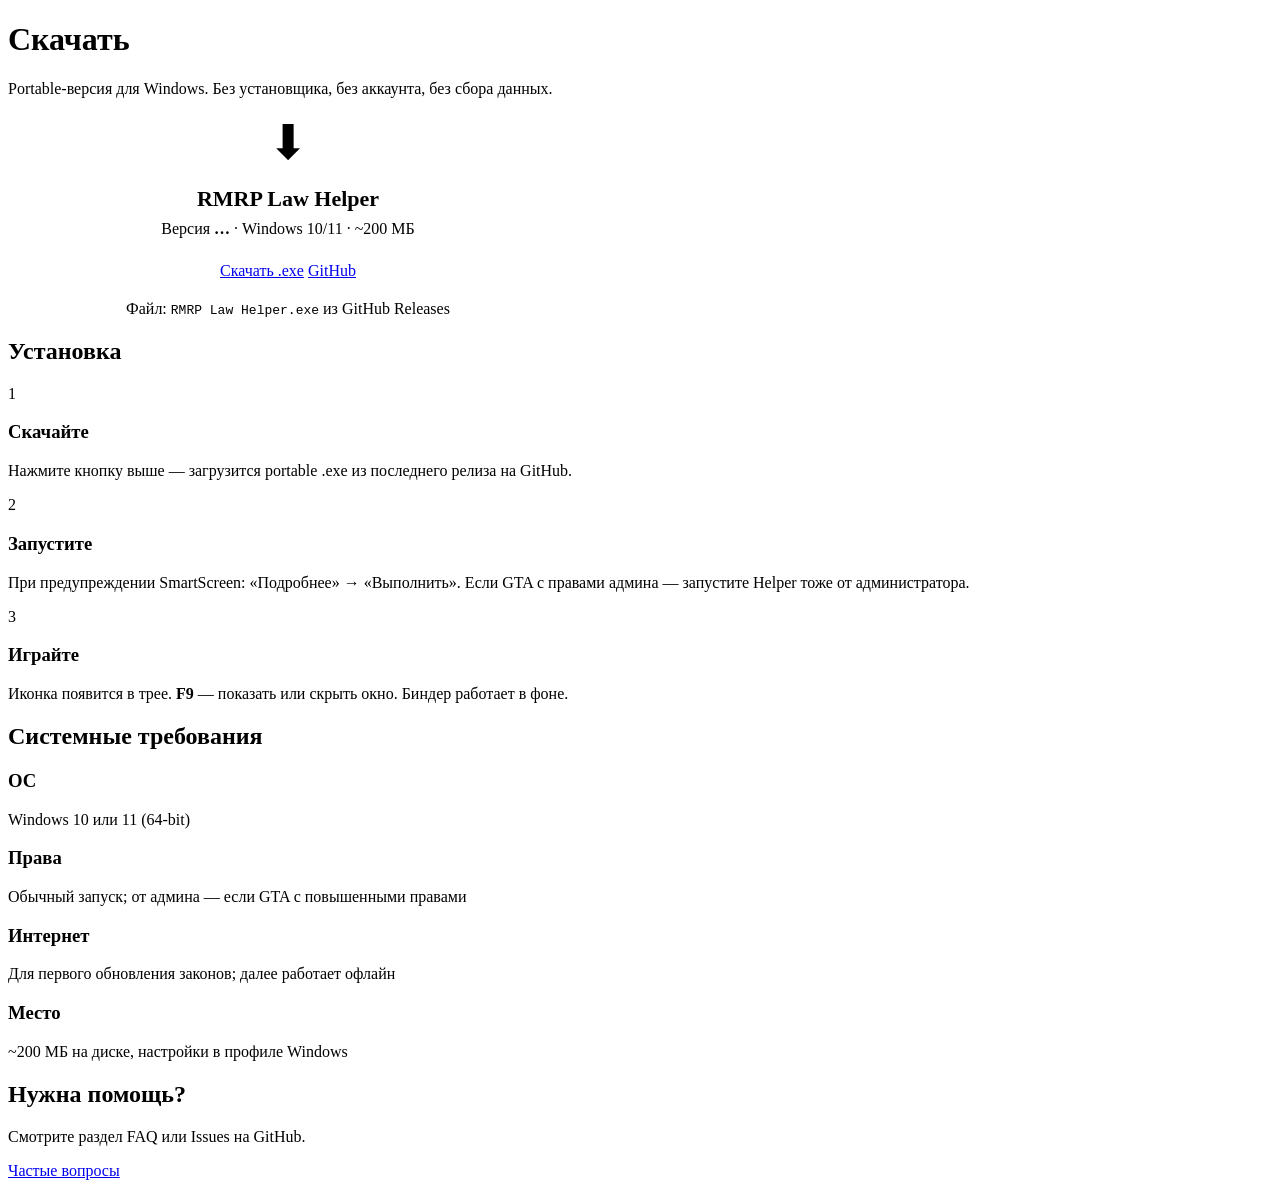
==== download.html @ f14ffbd9 "Add files via upload" ====
<!DOCTYPE html>
<html lang="ru">
<head>
  <meta charset="UTF-8" />
  <meta name="viewport" content="width=device-width, initial-scale=1.0" />
  <title>Скачать — RMRP Law Helper</title>
  <meta name="description" content="Скачать RMRP Law Helper для Windows 10/11. Portable exe, без регистрации." />
  <link rel="icon" href="data:image/svg+xml,<svg xmlns='http://www.w3.org/2000/svg' viewBox='0 0 100 100'><text y='.9em' font-size='90'>⚖</text></svg>" />
  <link rel="stylesheet" href="css/style.css" />
</head>
<body data-page="download">
  <main>
    <div class="page-head container reveal">
      <h1>Скачать</h1>
      <p>Portable-версия для Windows. Без установщика, без аккаунта, без сбора данных.</p>
    </div>

    <section class="section">
      <div class="container" style="text-align: center; max-width: 560px;">
        <div class="reveal">
          <p style="font-size: 48px; margin: 0 0 16px;" aria-hidden="true">⬇</p>
          <h2 style="margin: 0 0 8px; font-size: 22px;">RMRP Law Helper</h2>
          <p style="color: var(--text-muted); margin: 0 0 24px;">
            Версия <strong data-version>…</strong> · Windows 10/11 · ~200 МБ
          </p>
          <div class="hero-actions" style="justify-content: center; margin-bottom: 20px;">
            <a class="btn btn-primary download-link" id="download-btn" href="#">Скачать .exe</a>
            <a class="btn btn-ghost github-link" id="github-btn" href="#" target="_blank" rel="noopener">GitHub</a>
          </div>
          <p class="hero-note">
            Файл: <code>RMRP Law Helper.exe</code> из GitHub Releases
          </p>
        </div>
      </div>
    </section>

    <section class="section section-alt">
      <div class="container">
        <h2 class="section-title reveal">Установка</h2>
        <div class="steps">
          <article class="step reveal">
            <div class="step-num">1</div>
            <h3>Скачайте</h3>
            <p>Нажмите кнопку выше — загрузится portable .exe из последнего релиза на GitHub.</p>
          </article>
          <article class="step reveal">
            <div class="step-num">2</div>
            <h3>Запустите</h3>
            <p>
              При предупреждении SmartScreen: «Подробнее» → «Выполнить».
              Если GTA с правами админа — запустите Helper тоже от администратора.
            </p>
          </article>
          <article class="step reveal">
            <div class="step-num">3</div>
            <h3>Играйте</h3>
            <p>
              Иконка появится в трее. <strong data-hotkey>F9</strong> — показать или скрыть окно.
              Биндер работает в фоне.
            </p>
          </article>
        </div>
      </div>
    </section>

    <section class="section">
      <div class="container">
        <h2 class="section-title reveal">Системные требования</h2>
        <div class="features-grid">
          <article class="feature-card reveal">
            <h3>ОС</h3>
            <p>Windows 10 или 11 (64-bit)</p>
          </article>
          <article class="feature-card reveal">
            <h3>Права</h3>
            <p>Обычный запуск; от админа — если GTA с повышенными правами</p>
          </article>
          <article class="feature-card reveal">
            <h3>Интернет</h3>
            <p>Для первого обновления законов; далее работает офлайн</p>
          </article>
          <article class="feature-card reveal">
            <h3>Место</h3>
            <p>~200 МБ на диске, настройки в профиле Windows</p>
          </article>
        </div>
      </div>
    </section>

    <section class="container">
      <div class="cta-banner reveal">
        <h2>Нужна помощь?</h2>
        <p>Смотрите раздел FAQ или Issues на GitHub.</p>
        <a class="btn btn-ghost" href="faq.html">Частые вопросы</a>
      </div>
    </section>
  </main>

  <script src="config.js"></script>
  <script src="js/layout.js"></script>
  <script src="js/main.js"></script>
  <script src="js/animations.js"></script>
</body>
</html>
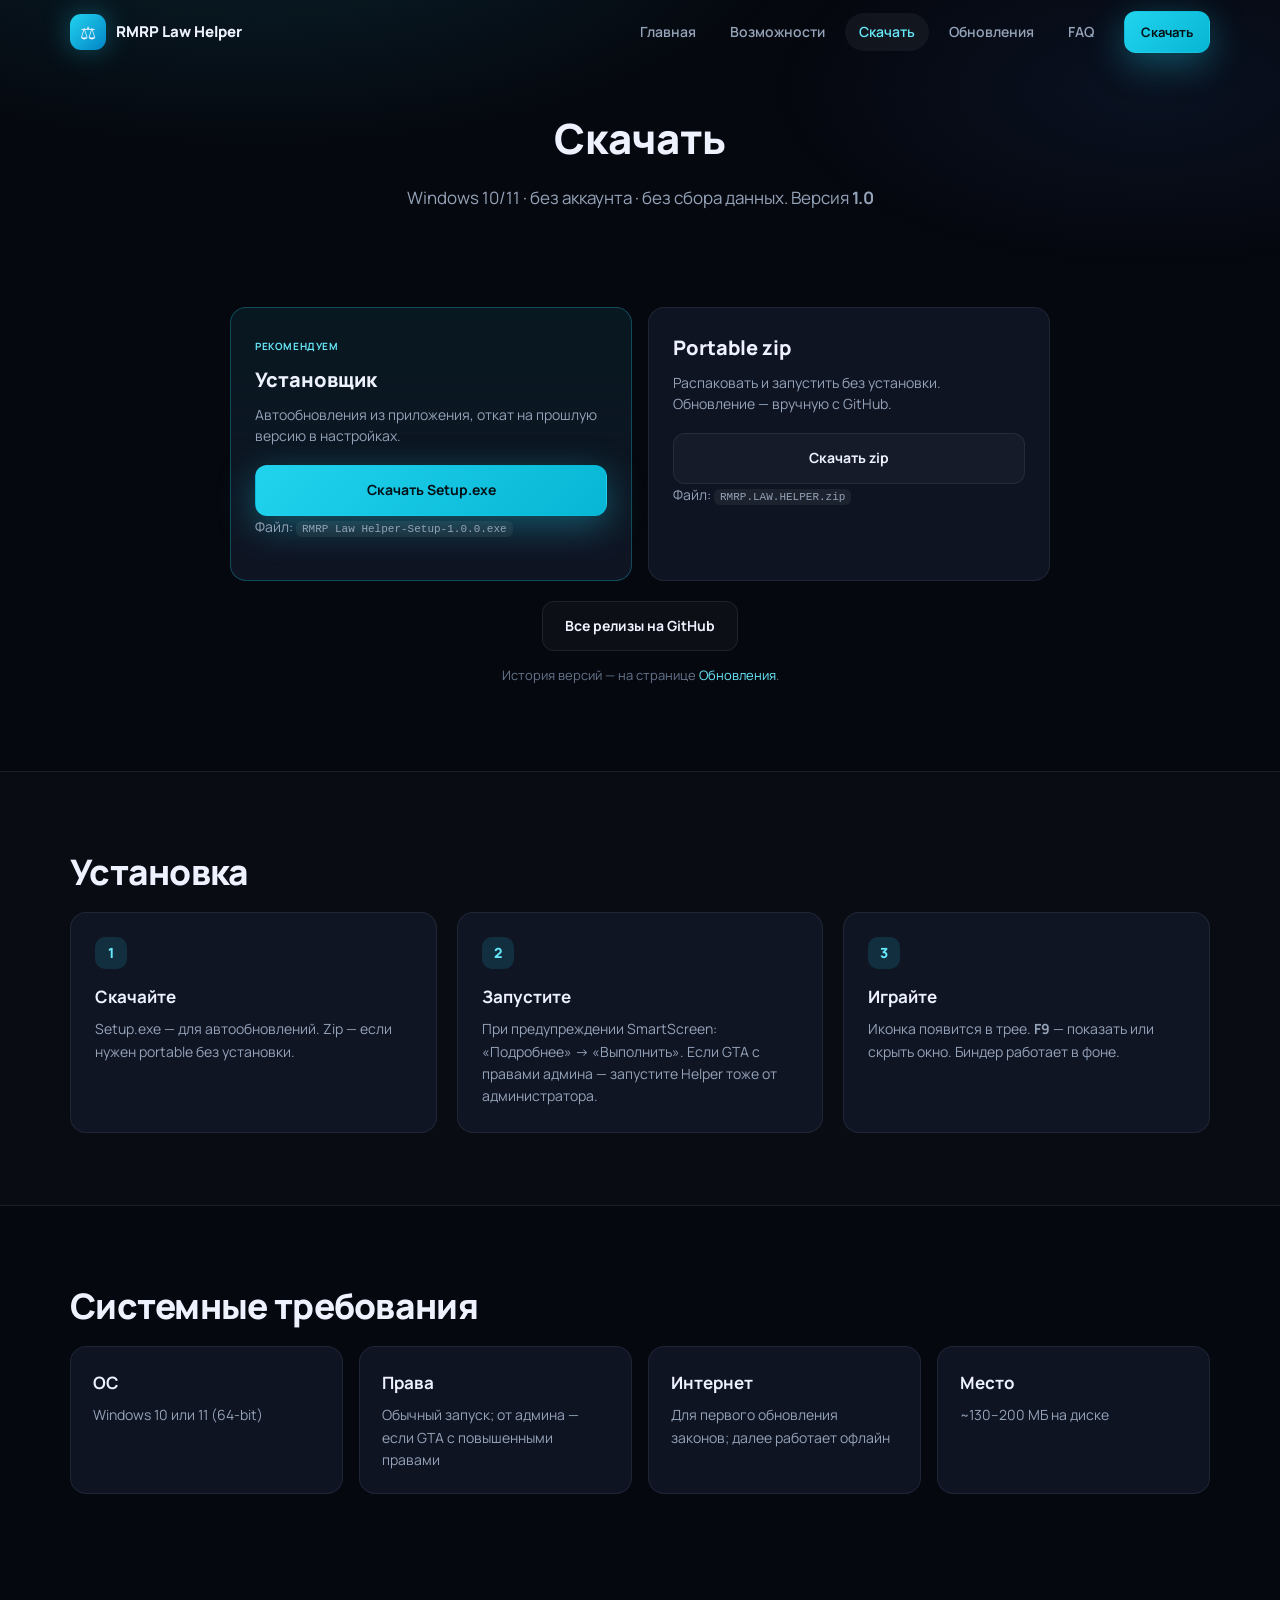
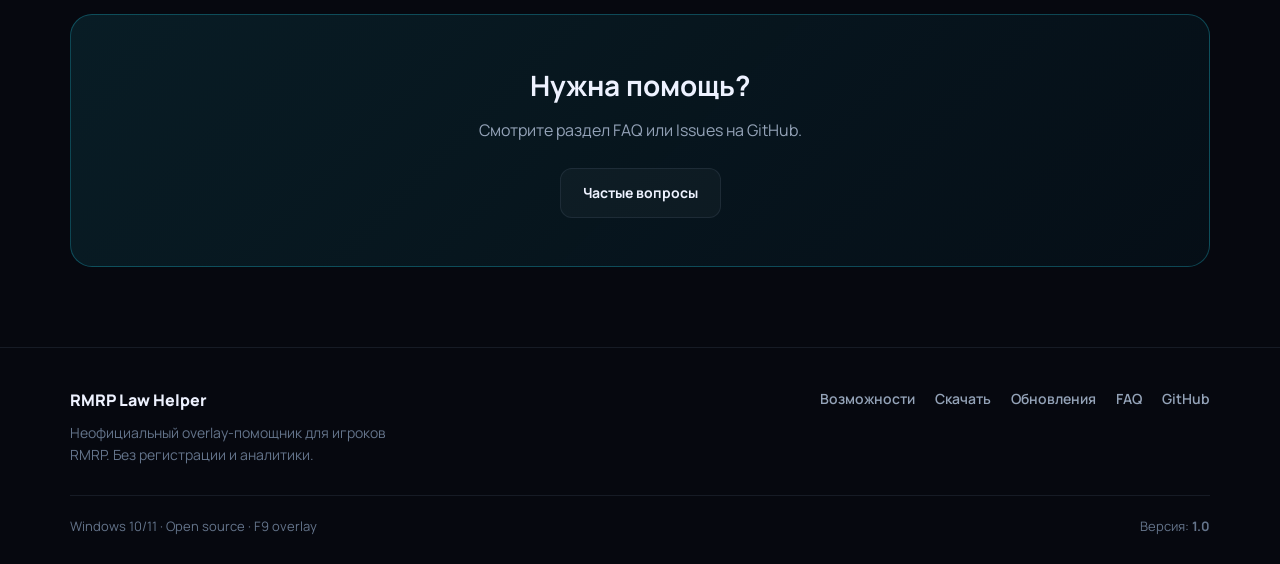
==== commit cf037da7: "Add files via upload" ====
--- a/download.html
+++ b/download.html
@@ -4,7 +4,7 @@
   <meta charset="UTF-8" />
   <meta name="viewport" content="width=device-width, initial-scale=1.0" />
   <title>Скачать — RMRP Law Helper</title>
-  <meta name="description" content="Скачать RMRP Law Helper для Windows 10/11. Portable exe, без регистрации." />
+  <meta name="description" content="Скачать RMRP Law Helper для Windows 10/11. Установщик с автообновлением или portable zip." />
   <link rel="icon" href="data:image/svg+xml,<svg xmlns='http://www.w3.org/2000/svg' viewBox='0 0 100 100'><text y='.9em' font-size='90'>⚖</text></svg>" />
   <link rel="stylesheet" href="css/style.css" />
 </head>
@@ -12,25 +12,32 @@
   <main>
     <div class="page-head container reveal">
       <h1>Скачать</h1>
-      <p>Portable-версия для Windows. Без установщика, без аккаунта, без сбора данных.</p>
+      <p>Windows 10/11 · без аккаунта · без сбора данных. Версия <strong data-version>…</strong></p>
     </div>
 
     <section class="section">
-      <div class="container" style="text-align: center; max-width: 560px;">
-        <div class="reveal">
-          <p style="font-size: 48px; margin: 0 0 16px;" aria-hidden="true">⬇</p>
-          <h2 style="margin: 0 0 8px; font-size: 22px;">RMRP Law Helper</h2>
-          <p style="color: var(--text-muted); margin: 0 0 24px;">
-            Версия <strong data-version>…</strong> · Windows 10/11 · ~200 МБ
-          </p>
-          <div class="hero-actions" style="justify-content: center; margin-bottom: 20px;">
-            <a class="btn btn-primary download-link" id="download-btn" href="#">Скачать .exe</a>
-            <a class="btn btn-ghost github-link" id="github-btn" href="#" target="_blank" rel="noopener">GitHub</a>
-          </div>
-          <p class="hero-note">
-            Файл: <code>RMRP Law Helper.exe</code> из GitHub Releases
-          </p>
-        </div>
+      <div class="container download-options">
+        <article class="download-card download-card--primary reveal">
+          <span class="download-card-badge">Рекомендуем</span>
+          <h2>Установщик</h2>
+          <p>Автообновления из приложения, откат на прошлую версию в настройках.</p>
+          <a class="btn btn-primary setup-download-link" id="download-setup-btn" href="#">Скачать Setup.exe</a>
+          <p class="download-card-note">Файл: <code class="setup-file-label">RMRP Law Helper-Setup.exe</code></p>
+        </article>
+
+        <article class="download-card reveal">
+          <h2>Portable zip</h2>
+          <p>Распаковать и запустить без установки. Обновление — вручную с GitHub.</p>
+          <a class="btn btn-ghost download-link" id="download-btn" href="#">Скачать zip</a>
+          <p class="download-card-note">Файл: <code>RMRP.LAW.HELPER.zip</code></p>
+        </article>
+      </div>
+
+      <div class="container reveal" style="text-align: center; margin-top: 20px;">
+        <a class="btn btn-ghost github-link" id="github-btn" href="#" target="_blank" rel="noopener">Все релизы на GitHub</a>
+        <p class="hero-note" style="margin-top: 14px;">
+          История версий — на странице <a href="updates.html">Обновления</a>.
+        </p>
       </div>
     </section>
 
@@ -41,7 +48,7 @@
           <article class="step reveal">
             <div class="step-num">1</div>
             <h3>Скачайте</h3>
-            <p>Нажмите кнопку выше — загрузится portable .exe из последнего релиза на GitHub.</p>
+            <p>Setup.exe — для автообновлений. Zip — если нужен portable без установки.</p>
           </article>
           <article class="step reveal">
             <div class="step-num">2</div>
@@ -81,7 +88,7 @@
           </article>
           <article class="feature-card reveal">
             <h3>Место</h3>
-            <p>~200 МБ на диске, настройки в профиле Windows</p>
+            <p>~130–200 МБ на диске</p>
           </article>
         </div>
       </div>
--- a/css/style.css
+++ b/css/style.css
@@ -0,0 +1,1055 @@
+@import url('https://fonts.googleapis.com/css2?family=Manrope:wght@400;500;600;700;800&display=swap');
+
+:root {
+  --bg: #06080f;
+  --bg-elevated: #0c101c;
+  --bg-card: rgba(20, 26, 44, 0.72);
+  --bg-card-solid: #141a2c;
+  --text: #eef2ff;
+  --text-muted: #94a3b8;
+  --text-dim: #64748b;
+  --accent: #22d3ee;
+  --accent-soft: #67e8f9;
+  --accent-dim: rgba(34, 211, 238, 0.14);
+  --accent-glow: rgba(34, 211, 238, 0.35);
+  --border: rgba(100, 116, 139, 0.18);
+  --radius: 16px;
+  --radius-lg: 22px;
+  --shadow: 0 28px 90px rgba(0, 0, 0, 0.55);
+  --font: 'Manrope', 'Segoe UI', system-ui, sans-serif;
+  --mono: Consolas, ui-monospace, monospace;
+  --max: 1140px;
+  --header-h: 64px;
+}
+
+*, *::before, *::after { box-sizing: border-box; }
+html { scroll-behavior: smooth; }
+body {
+  margin: 0;
+  font-family: var(--font);
+  background: var(--bg);
+  color: var(--text);
+  line-height: 1.6;
+  opacity: 0;
+  transition: opacity 0.45s ease;
+}
+body.page-loaded { opacity: 1; }
+
+body::before {
+  content: '';
+  position: fixed;
+  inset: 0;
+  background:
+    radial-gradient(ellipse 80% 50% at 20% -10%, rgba(34, 211, 238, 0.12), transparent 55%),
+    radial-gradient(ellipse 60% 40% at 90% 10%, rgba(59, 130, 246, 0.08), transparent 50%);
+  pointer-events: none;
+  z-index: -1;
+}
+
+a { color: var(--accent-soft); text-decoration: none; }
+a:hover { text-decoration: underline; }
+img { max-width: 100%; display: block; }
+code {
+  font-family: var(--mono);
+  font-size: 0.9em;
+  padding: 2px 6px;
+  border-radius: 6px;
+  background: rgba(255, 255, 255, 0.06);
+}
+
+.container {
+  width: min(100% - 32px, var(--max));
+  margin-inline: auto;
+}
+
+/* Header */
+.site-header {
+  position: sticky;
+  top: 0;
+  z-index: 50;
+  border-bottom: 1px solid transparent;
+  transition: background 0.25s ease, border-color 0.25s ease, box-shadow 0.25s ease;
+}
+.site-header.is-scrolled {
+  background: rgba(6, 8, 15, 0.88);
+  backdrop-filter: blur(16px);
+  border-color: var(--border);
+  box-shadow: 0 8px 32px rgba(0, 0, 0, 0.25);
+}
+.site-header-inner {
+  display: flex;
+  align-items: center;
+  gap: 16px;
+  min-height: var(--header-h);
+}
+.logo {
+  display: flex;
+  align-items: center;
+  gap: 10px;
+  font-weight: 800;
+  font-size: 15px;
+  color: var(--text);
+  text-decoration: none;
+  margin-right: auto;
+}
+.logo:hover { text-decoration: none; }
+.logo-mark {
+  width: 36px;
+  height: 36px;
+  border-radius: 11px;
+  background: linear-gradient(135deg, var(--accent), #0284c7);
+  display: grid;
+  place-items: center;
+  font-size: 18px;
+  box-shadow: 0 0 28px var(--accent-glow);
+}
+.nav {
+  display: flex;
+  gap: 6px;
+}
+.nav-link {
+  padding: 8px 14px;
+  border-radius: 999px;
+  font-size: 14px;
+  font-weight: 600;
+  color: var(--text-muted);
+  text-decoration: none;
+  transition: color 0.2s, background 0.2s;
+}
+.nav-link:hover,
+.nav-link.is-active {
+  color: var(--text);
+  background: rgba(255, 255, 255, 0.05);
+  text-decoration: none;
+}
+.nav-link.is-active { color: var(--accent-soft); }
+.header-download { flex-shrink: 0; }
+.nav-toggle {
+  display: none;
+  flex-direction: column;
+  align-items: center;
+  justify-content: center;
+  width: 42px;
+  height: 42px;
+  border-radius: 12px;
+  border: 1px solid var(--border);
+  background: rgba(255, 255, 255, 0.03);
+  padding: 0;
+  cursor: pointer;
+  transition: background 0.2s ease, border-color 0.2s ease;
+}
+.nav-toggle:hover {
+  background: rgba(255, 255, 255, 0.06);
+  border-color: rgba(34, 211, 238, 0.35);
+}
+.nav-toggle-bar {
+  display: block;
+  width: 18px;
+  height: 2px;
+  background: var(--text);
+  border-radius: 2px;
+  transition: transform 0.25s ease, opacity 0.2s ease, width 0.2s ease;
+}
+.nav-toggle-bar + .nav-toggle-bar { margin-top: 5px; }
+.site-header.mobile-nav-open .nav-toggle-bar:nth-child(1) {
+  transform: translateY(7px) rotate(45deg);
+}
+.site-header.mobile-nav-open .nav-toggle-bar:nth-child(2) {
+  opacity: 0;
+  width: 0;
+}
+.site-header.mobile-nav-open .nav-toggle-bar:nth-child(3) {
+  transform: translateY(-7px) rotate(-45deg);
+}
+
+/* Mobile navigation */
+body.mobile-nav-lock { overflow: hidden; }
+.mobile-nav {
+  position: fixed;
+  inset: 0;
+  z-index: 60;
+  pointer-events: none;
+}
+.mobile-nav[hidden] { display: none; }
+.mobile-nav:not([hidden]) { pointer-events: auto; }
+.mobile-nav-backdrop {
+  position: absolute;
+  inset: 0;
+  border: 0;
+  background: rgba(3, 6, 12, 0.72);
+  backdrop-filter: blur(4px);
+  opacity: 0;
+  animation: mobile-nav-fade-in 0.22s ease forwards;
+}
+.mobile-nav-panel {
+  position: absolute;
+  top: calc(var(--header-h) + 8px);
+  left: 12px;
+  right: 12px;
+  max-height: calc(100vh - var(--header-h) - 24px);
+  overflow: auto;
+  border: 1px solid var(--border);
+  border-radius: 18px;
+  background: linear-gradient(180deg, rgba(16, 22, 38, 0.98), rgba(10, 14, 24, 0.98));
+  box-shadow: 0 28px 80px rgba(0, 0, 0, 0.55);
+  padding: 16px;
+  transform: translateY(-10px) scale(0.98);
+  opacity: 0;
+  animation: mobile-nav-panel-in 0.28s cubic-bezier(0.22, 1, 0.36, 1) forwards;
+}
+@keyframes mobile-nav-fade-in {
+  to { opacity: 1; }
+}
+@keyframes mobile-nav-panel-in {
+  to {
+    opacity: 1;
+    transform: translateY(0) scale(1);
+  }
+}
+.mobile-nav-panel-head {
+  display: flex;
+  align-items: flex-start;
+  justify-content: space-between;
+  gap: 12px;
+  padding: 4px 4px 12px;
+  border-bottom: 1px solid var(--border);
+  margin-bottom: 10px;
+}
+.mobile-nav-kicker {
+  margin: 0;
+  font-size: 10px;
+  font-weight: 700;
+  letter-spacing: 0.08em;
+  text-transform: uppercase;
+  color: var(--accent-soft);
+}
+.mobile-nav-title {
+  margin: 4px 0 0;
+  font-size: 18px;
+  font-weight: 800;
+  color: var(--text);
+}
+.mobile-nav-close {
+  width: 36px;
+  height: 36px;
+  border: 1px solid var(--border);
+  border-radius: 10px;
+  background: rgba(255, 255, 255, 0.03);
+  color: var(--text-muted);
+  font-size: 22px;
+  line-height: 1;
+  cursor: pointer;
+}
+.mobile-nav-close:hover { color: var(--text); }
+.mobile-nav-inner {
+  display: flex;
+  flex-direction: column;
+  gap: 8px;
+  padding: 4px 0 12px;
+}
+.mobile-nav-link {
+  display: flex;
+  align-items: center;
+  justify-content: space-between;
+  gap: 12px;
+  padding: 14px 16px;
+  border-radius: 14px;
+  border: 1px solid transparent;
+  background: rgba(255, 255, 255, 0.02);
+  color: var(--text);
+  text-decoration: none;
+  font-size: 15px;
+  font-weight: 700;
+  transition: background 0.2s ease, border-color 0.2s ease, transform 0.2s ease;
+}
+.mobile-nav-link:hover {
+  text-decoration: none;
+  background: rgba(255, 255, 255, 0.05);
+  border-color: var(--border);
+}
+.mobile-nav-link.is-active {
+  color: var(--accent-soft);
+  background: var(--accent-dim);
+  border-color: rgba(34, 211, 238, 0.28);
+}
+.mobile-nav-link-arrow {
+  color: var(--text-dim);
+  font-size: 18px;
+  line-height: 1;
+}
+.mobile-nav-footer {
+  padding-top: 12px;
+  border-top: 1px solid var(--border);
+  display: flex;
+  flex-direction: column;
+  gap: 10px;
+}
+.mobile-nav-download {
+  width: 100%;
+  justify-content: center;
+}
+.mobile-nav-version {
+  margin: 0;
+  text-align: center;
+  font-size: 12px;
+  color: var(--text-dim);
+}
+
+.download-card-note {
+  margin: 14px 0 0;
+  font-size: 12px;
+  color: var(--text-dim);
+}
+.download-card-note code {
+  font-size: 11px;
+}
+.download-options {
+  display: grid;
+  grid-template-columns: repeat(2, minmax(0, 1fr));
+  gap: 16px;
+  max-width: 820px;
+}
+.download-card {
+  padding: 24px;
+  border-radius: var(--radius);
+  border: 1px solid var(--border);
+  background: var(--bg-card);
+}
+.download-card--primary {
+  border-color: rgba(34, 211, 238, 0.28);
+  background: linear-gradient(180deg, rgba(34, 211, 238, 0.08), rgba(20, 26, 44, 0.72));
+}
+.download-card-badge {
+  display: inline-block;
+  margin-bottom: 10px;
+  font-size: 10px;
+  font-weight: 700;
+  letter-spacing: 0.06em;
+  text-transform: uppercase;
+  color: var(--accent-soft);
+}
+.download-card h2 {
+  margin: 0 0 8px;
+  font-size: 20px;
+  font-weight: 800;
+}
+.download-card p {
+  margin: 0 0 18px;
+  font-size: 14px;
+  line-height: 1.55;
+  color: var(--text-muted);
+}
+.download-card .btn {
+  width: 100%;
+  justify-content: center;
+}
+
+.btn {
+  display: inline-flex;
+  align-items: center;
+  justify-content: center;
+  gap: 8px;
+  padding: 13px 22px;
+  border-radius: 12px;
+  font-size: 14px;
+  font-weight: 700;
+  border: 1px solid transparent;
+  cursor: pointer;
+  text-decoration: none;
+  transition: transform 0.2s ease, box-shadow 0.2s ease, filter 0.2s ease;
+}
+.btn:hover { text-decoration: none; transform: translateY(-2px); }
+.btn-primary {
+  background: linear-gradient(135deg, var(--accent), #06b6d4);
+  color: #031016;
+  box-shadow: 0 10px 36px var(--accent-glow);
+}
+.btn-primary:hover { filter: brightness(1.05); }
+.btn-ghost {
+  background: rgba(255, 255, 255, 0.03);
+  border-color: var(--border);
+  color: var(--text);
+}
+.btn-sm { padding: 10px 16px; font-size: 13px; }
+
+/* Reveal animations */
+.reveal {
+  opacity: 0;
+  transform: translateY(24px);
+  transition: opacity 0.65s ease var(--reveal-delay, 0ms), transform 0.65s ease var(--reveal-delay, 0ms);
+}
+.reveal.is-visible {
+  opacity: 1;
+  transform: translateY(0);
+}
+
+/* Hero */
+.page-hero {
+  padding: 48px 0 72px;
+  position: relative;
+}
+.page-hero-grid {
+  display: grid;
+  grid-template-columns: 1.05fr 0.95fr;
+  gap: 48px;
+  align-items: center;
+}
+.page-hero-grid--solo {
+  grid-template-columns: 1fr;
+  max-width: 720px;
+  text-align: center;
+}
+.page-hero-grid--solo .badges { justify-content: center; }
+.page-hero-grid--solo .hero-lead { margin-inline: auto; }
+.page-hero-grid--solo .hero-actions { justify-content: center; }
+.badges {
+  display: flex;
+  flex-wrap: wrap;
+  gap: 8px;
+  margin-bottom: 20px;
+}
+.badge {
+  font-size: 11px;
+  font-weight: 700;
+  letter-spacing: 0.02em;
+  text-transform: uppercase;
+  padding: 6px 11px;
+  border-radius: 999px;
+  border: 1px solid var(--border);
+  color: var(--text-muted);
+  background: rgba(255, 255, 255, 0.03);
+}
+.page-hero h1 {
+  margin: 0 0 18px;
+  font-size: clamp(2.1rem, 4.5vw, 3.2rem);
+  line-height: 1.1;
+  letter-spacing: -0.03em;
+  font-weight: 800;
+}
+.page-hero h1 em {
+  font-style: normal;
+  background: linear-gradient(135deg, var(--accent-soft), #38bdf8);
+  -webkit-background-clip: text;
+  background-clip: text;
+  color: transparent;
+}
+.hero-lead {
+  margin: 0 0 28px;
+  font-size: 18px;
+  color: var(--text-muted);
+  max-width: 38ch;
+}
+.hero-actions {
+  display: flex;
+  flex-wrap: wrap;
+  gap: 12px;
+  margin-bottom: 14px;
+}
+.hero-note {
+  font-size: 13px;
+  color: var(--text-dim);
+}
+.hero-note strong { color: var(--accent-soft); font-family: var(--mono); }
+
+.hero-visual {
+  position: relative;
+}
+.hero-glow {
+  position: absolute;
+  inset: 10% -10%;
+  background: radial-gradient(circle, var(--accent-glow), transparent 65%);
+  filter: blur(40px);
+  animation: pulse-glow 4s ease-in-out infinite;
+}
+@keyframes pulse-glow {
+  0%, 100% { opacity: 0.5; transform: scale(1); }
+  50% { opacity: 0.85; transform: scale(1.05); }
+}
+.screenshot-frame {
+  position: relative;
+  display: flex;
+  flex-direction: column;
+  border-radius: var(--radius-lg);
+  border: 1px solid var(--border);
+  overflow: hidden;
+  box-shadow: var(--shadow);
+  background: var(--bg-elevated);
+  animation: float-y 5s ease-in-out infinite;
+}
+@keyframes float-y {
+  0%, 100% { transform: translateY(0); }
+  50% { transform: translateY(-8px); }
+}
+.screenshot-frame img {
+  width: 100%;
+  height: auto;
+  max-height: 520px;
+  object-fit: contain;
+  object-position: center top;
+  display: block;
+  background: #080c12;
+}
+.screenshot-expandable {
+  cursor: zoom-in;
+}
+.screenshot-expandable:focus-visible {
+  outline: 2px solid var(--accent);
+  outline-offset: 3px;
+}
+.screenshot-expandable::after {
+  content: '🔍';
+  position: absolute;
+  top: 12px;
+  right: 12px;
+  width: 32px;
+  height: 32px;
+  display: flex;
+  align-items: center;
+  justify-content: center;
+  border-radius: 8px;
+  background: rgba(0, 0, 0, 0.55);
+  border: 1px solid rgba(255, 255, 255, 0.12);
+  font-size: 14px;
+  opacity: 0;
+  transition: opacity 0.2s ease;
+  pointer-events: none;
+}
+.screenshot-expandable:hover::after,
+.screenshot-expandable:focus-visible::after {
+  opacity: 1;
+}
+.screenshot-caption {
+  margin: 0;
+  padding: 8px 12px;
+  font-size: 12px;
+  line-height: 1.35;
+  color: var(--text-dim);
+  border-top: 1px solid var(--border);
+  background: rgba(0, 0, 0, 0.25);
+  flex-shrink: 0;
+}
+
+/* Sections */
+.section {
+  padding: 72px 0;
+}
+.section-alt {
+  background: rgba(255, 255, 255, 0.02);
+  border-block: 1px solid var(--border);
+}
+.section-title {
+  margin: 0 0 12px;
+  font-size: clamp(1.6rem, 3vw, 2.2rem);
+  font-weight: 800;
+  letter-spacing: -0.02em;
+}
+.section-lead {
+  margin: 0 0 40px;
+  color: var(--text-muted);
+  font-size: 17px;
+  max-width: 58ch;
+}
+
+/* Feature cards home */
+.features-grid {
+  display: grid;
+  grid-template-columns: repeat(auto-fill, minmax(250px, 1fr));
+  gap: 16px;
+}
+.feature-card {
+  padding: 22px;
+  border-radius: var(--radius);
+  border: 1px solid var(--border);
+  background: var(--bg-card);
+  backdrop-filter: blur(8px);
+  transition: border-color 0.25s, transform 0.25s, box-shadow 0.25s;
+}
+.feature-card:hover {
+  border-color: rgba(34, 211, 238, 0.4);
+  transform: translateY(-4px);
+  box-shadow: 0 16px 48px rgba(0, 0, 0, 0.3);
+}
+.feature-icon { font-size: 26px; margin-bottom: 12px; }
+.feature-card h3 { margin: 0 0 8px; font-size: 17px; }
+.feature-card p { margin: 0; font-size: 14px; color: var(--text-muted); }
+.feature-card a {
+  display: inline-block;
+  margin-top: 12px;
+  font-size: 13px;
+  font-weight: 600;
+}
+
+/* Feature detail blocks */
+.feature-block {
+  display: grid;
+  grid-template-columns: 1fr 1fr;
+  gap: 40px;
+  align-items: center;
+  margin-bottom: 72px;
+}
+.feature-block:last-child { margin-bottom: 0; }
+.feature-block.reverse .feature-block-media { order: 2; }
+.feature-block.reverse .feature-block-text { order: 1; }
+.feature-block-text h2 {
+  margin: 0 0 12px;
+  font-size: 26px;
+  font-weight: 800;
+}
+.feature-block-text .tag {
+  display: inline-block;
+  margin-bottom: 12px;
+  font-size: 11px;
+  font-weight: 700;
+  text-transform: uppercase;
+  letter-spacing: 0.06em;
+  color: var(--accent-soft);
+}
+.feature-block-text p {
+  margin: 0 0 14px;
+  color: var(--text-muted);
+  font-size: 15px;
+}
+.feature-list {
+  margin: 16px 0 0;
+  padding: 0;
+  list-style: none;
+}
+.feature-list li {
+  position: relative;
+  padding-left: 22px;
+  margin-bottom: 8px;
+  font-size: 14px;
+  color: var(--text-muted);
+}
+.feature-list li::before {
+  content: '→';
+  position: absolute;
+  left: 0;
+  color: var(--accent);
+}
+
+/* Gallery */
+.gallery {
+  display: grid;
+  grid-template-columns: repeat(2, 1fr);
+  gap: 16px;
+  align-items: start;
+}
+.gallery-item {
+  position: relative;
+  display: flex;
+  flex-direction: column;
+  border-radius: var(--radius);
+  overflow: hidden;
+  border: 1px solid var(--border);
+  background: var(--bg-card-solid);
+  transition: transform 0.3s ease;
+}
+.gallery-item:hover { transform: scale(1.02); }
+.gallery-item img {
+  width: 100%;
+  height: auto;
+  max-height: 360px;
+  object-fit: contain;
+  object-position: center top;
+  display: block;
+  background: #080c12;
+  flex-shrink: 0;
+}
+.gallery-item figcaption {
+  margin: 0;
+  padding: 8px 12px;
+  font-size: 12px;
+  line-height: 1.35;
+  color: var(--text-dim);
+  border-top: 1px solid var(--border);
+  background: rgba(0, 0, 0, 0.2);
+  flex-shrink: 0;
+}
+
+/* Steps */
+.steps {
+  display: grid;
+  grid-template-columns: repeat(3, 1fr);
+  gap: 20px;
+}
+.step {
+  padding: 24px;
+  border-radius: var(--radius);
+  border: 1px solid var(--border);
+  background: var(--bg-card);
+}
+.step-num {
+  width: 32px;
+  height: 32px;
+  border-radius: 10px;
+  background: var(--accent-dim);
+  color: var(--accent-soft);
+  font-weight: 800;
+  display: grid;
+  place-items: center;
+  margin-bottom: 14px;
+  font-size: 14px;
+}
+.step h3 { margin: 0 0 8px; font-size: 17px; }
+.step p { margin: 0; font-size: 14px; color: var(--text-muted); }
+
+/* YouTube */
+.video-embed-wrap {
+  max-width: 900px;
+  margin: 0 auto;
+}
+
+.video-embed {
+  position: relative;
+  width: 100%;
+  aspect-ratio: 16 / 9;
+  border-radius: var(--radius);
+  overflow: hidden;
+  border: 1px solid var(--border);
+  background: #000;
+  box-shadow: var(--shadow);
+}
+
+.video-embed iframe {
+  position: absolute;
+  inset: 0;
+  width: 100%;
+  height: 100%;
+  border: 0;
+}
+
+/* FAQ */
+.faq-list {
+  display: flex;
+  flex-direction: column;
+  gap: 12px;
+  max-width: 760px;
+  margin-inline: auto;
+}
+.faq-item {
+  border: 1px solid var(--border);
+  border-radius: var(--radius);
+  background: var(--bg-card);
+  overflow: hidden;
+}
+.faq-item summary {
+  padding: 18px 20px;
+  cursor: pointer;
+  font-weight: 700;
+  list-style: none;
+}
+.faq-item summary::-webkit-details-marker { display: none; }
+.faq-item p {
+  margin: 0;
+  padding: 0 20px 18px;
+  font-size: 15px;
+  color: var(--text-muted);
+}
+
+/* Changelog */
+.changelog-list {
+  display: flex;
+  flex-direction: column;
+  gap: 16px;
+  max-width: 760px;
+  margin-inline: auto;
+}
+.changelog-status {
+  text-align: center;
+  color: var(--text-muted);
+  margin: 0;
+}
+.changelog-item {
+  border: 1px solid var(--border);
+  border-radius: var(--radius);
+  background: var(--bg-card);
+  padding: 20px 22px;
+}
+.changelog-item-head {
+  display: flex;
+  flex-wrap: wrap;
+  align-items: flex-start;
+  justify-content: space-between;
+  gap: 12px;
+  margin-bottom: 14px;
+}
+.changelog-version {
+  margin: 0;
+  font-size: 1.25rem;
+  font-weight: 800;
+  display: flex;
+  flex-wrap: wrap;
+  align-items: center;
+  gap: 8px;
+}
+.changelog-badge {
+  font-size: 10px;
+  font-weight: 700;
+  text-transform: uppercase;
+  letter-spacing: 0.04em;
+  padding: 4px 8px;
+  border-radius: 999px;
+  background: var(--accent-dim);
+  color: var(--accent-soft);
+}
+.changelog-title {
+  margin: 6px 0 0;
+  font-size: 14px;
+  color: var(--text-muted);
+}
+.changelog-date {
+  font-size: 13px;
+  color: var(--text-dim);
+  white-space: nowrap;
+}
+.changelog-body {
+  margin: 0 0 12px;
+  font-size: 14px;
+  line-height: 1.65;
+  color: var(--text-muted);
+  white-space: pre-wrap;
+}
+.changelog-empty {
+  margin: 0 0 12px;
+  font-size: 14px;
+  color: var(--text-dim);
+  font-style: italic;
+}
+.changelog-release-link {
+  font-size: 13px;
+  font-weight: 600;
+}
+.changelog-footnote {
+  margin: 28px auto 0;
+  max-width: 760px;
+  text-align: center;
+  font-size: 14px;
+  color: var(--text-dim);
+}
+
+/* Updates page */
+.updates-info-grid {
+  display: grid;
+  grid-template-columns: repeat(3, 1fr);
+  gap: 16px;
+}
+.updates-info-card {
+  padding: 20px;
+  border-radius: var(--radius);
+  border: 1px solid var(--border);
+  background: var(--bg-card);
+}
+.updates-info-card h2 {
+  margin: 0 0 10px;
+  font-size: 16px;
+  font-weight: 800;
+}
+.updates-info-card p {
+  margin: 0;
+  font-size: 14px;
+  line-height: 1.55;
+  color: var(--text-muted);
+}
+.updates-latest {
+  display: flex;
+  flex-wrap: wrap;
+  align-items: center;
+  gap: 12px 16px;
+  padding: 18px 20px;
+  border-radius: var(--radius);
+  border: 1px solid rgba(34, 211, 238, 0.22);
+  background: linear-gradient(135deg, rgba(34, 211, 238, 0.08), rgba(59, 130, 246, 0.05));
+}
+.updates-latest-label {
+  font-size: 12px;
+  font-weight: 700;
+  text-transform: uppercase;
+  letter-spacing: 0.05em;
+  color: var(--text-dim);
+}
+.updates-latest-version {
+  font-size: 22px;
+  font-weight: 800;
+  color: var(--accent-soft);
+  margin-right: auto;
+}
+
+/* CTA */
+.cta-banner {
+  padding: 48px;
+  border-radius: var(--radius-lg);
+  border: 1px solid rgba(34, 211, 238, 0.28);
+  background: linear-gradient(135deg, rgba(34, 211, 238, 0.1), rgba(6, 182, 212, 0.04));
+  text-align: center;
+  margin: 48px 0 80px;
+}
+.cta-banner h2 { margin: 0 0 10px; font-size: 28px; }
+.cta-banner p { margin: 0 0 24px; color: var(--text-muted); }
+
+/* Page header inner */
+.page-head {
+  padding: 40px 0 24px;
+  text-align: center;
+}
+.page-head h1 {
+  margin: 0 0 12px;
+  font-size: clamp(1.8rem, 4vw, 2.6rem);
+  font-weight: 800;
+}
+.page-head p {
+  margin: 0 auto;
+  max-width: 52ch;
+  color: var(--text-muted);
+  font-size: 17px;
+}
+
+/* Footer */
+.site-footer {
+  border-top: 1px solid var(--border);
+  padding: 40px 0 28px;
+  margin-top: auto;
+}
+body {
+  min-height: 100vh;
+  display: flex;
+  flex-direction: column;
+}
+main { flex: 1; }
+.footer-grid {
+  display: grid;
+  grid-template-columns: 1.4fr 1fr;
+  gap: 24px;
+  margin-bottom: 28px;
+}
+.footer-brand { font-weight: 800; font-size: 16px; margin-bottom: 8px; }
+.footer-desc { margin: 0; font-size: 14px; color: var(--text-dim); max-width: 36ch; }
+.footer-links {
+  display: flex;
+  flex-wrap: wrap;
+  gap: 12px 20px;
+  align-content: start;
+  justify-content: flex-end;
+}
+.footer-links a {
+  color: var(--text-muted);
+  font-size: 14px;
+  font-weight: 600;
+  text-decoration: none;
+}
+.footer-links a:hover { color: var(--accent-soft); }
+.footer-bottom {
+  display: flex;
+  flex-wrap: wrap;
+  gap: 12px;
+  justify-content: space-between;
+  font-size: 13px;
+  color: var(--text-dim);
+  padding-top: 20px;
+  border-top: 1px solid var(--border);
+}
+
+@media (max-width: 900px) {
+  .nav { display: none; }
+  .header-download { display: none; }
+  .nav-toggle { display: inline-flex; }
+  .page-hero { padding: 32px 0 56px; }
+  .page-hero-grid,
+  .feature-block,
+  .footer-grid { grid-template-columns: 1fr; }
+  .page-hero-grid--solo { text-align: left; }
+  .page-hero-grid--solo .badges { justify-content: flex-start; }
+  .page-hero-grid--solo .hero-actions { justify-content: flex-start; }
+  .hero-lead { max-width: none; font-size: 16px; }
+  .section { padding: 48px 0; }
+  .feature-block.reverse .feature-block-media,
+  .feature-block.reverse .feature-block-text { order: unset; }
+  .steps { grid-template-columns: 1fr; }
+  .gallery { grid-template-columns: 1fr; }
+  .updates-info-grid { grid-template-columns: 1fr; }
+  .download-options { grid-template-columns: 1fr; }
+  .footer-links { justify-content: flex-start; }
+  .screenshot-frame { animation: none; }
+}
+
+@media (max-width: 480px) {
+  .container { width: min(100% - 24px, var(--max)); }
+  .features-grid { grid-template-columns: 1fr; }
+  .hero-actions { flex-direction: column; }
+  .hero-actions .btn { width: 100%; }
+  .page-hero h1 { font-size: clamp(1.7rem, 9vw, 2.2rem); }
+  .cta-banner { padding: 28px 20px; }
+}
+
+/* Lightbox */
+body.lightbox-open { overflow: hidden; }
+.lightbox-overlay {
+  position: fixed;
+  inset: 0;
+  z-index: 10000;
+  display: flex;
+  align-items: center;
+  justify-content: center;
+  padding: 20px;
+  background: rgba(5, 8, 14, 0.94);
+  backdrop-filter: blur(6px);
+  animation: lightbox-in 0.2s ease;
+}
+@keyframes lightbox-in {
+  from { opacity: 0; }
+  to { opacity: 1; }
+}
+.lightbox-content {
+  margin: 0;
+  max-width: min(96vw, 1500px);
+  display: flex;
+  flex-direction: column;
+  align-items: center;
+}
+.lightbox-content img {
+  max-width: 100%;
+  max-height: calc(92vh - 56px);
+  width: auto;
+  height: auto;
+  object-fit: contain;
+  border-radius: var(--radius);
+  border: 1px solid var(--border);
+  box-shadow: var(--shadow);
+  background: #080c12;
+}
+.lightbox-content figcaption {
+  margin-top: 14px;
+  max-width: 60ch;
+  text-align: center;
+  font-size: 14px;
+  color: var(--text-muted);
+  line-height: 1.5;
+}
+.lightbox-close {
+  position: absolute;
+  top: 16px;
+  right: 16px;
+  width: 44px;
+  height: 44px;
+  border: 1px solid var(--border);
+  border-radius: 12px;
+  background: rgba(0, 0, 0, 0.45);
+  color: var(--text);
+  font-size: 28px;
+  line-height: 1;
+  cursor: pointer;
+  transition: background 0.2s ease, border-color 0.2s ease;
+}
+.lightbox-close:hover {
+  background: rgba(255, 255, 255, 0.08);
+  border-color: var(--accent);
+}
+
+@media (prefers-reduced-motion: reduce) {
+  .reveal { opacity: 1; transform: none; transition: none; }
+  .screenshot-frame, .hero-glow { animation: none; }
+  body { opacity: 1; }
+  .lightbox-overlay { animation: none; }
+  .mobile-nav-backdrop,
+  .mobile-nav-panel { animation: none; opacity: 1; transform: none; }
+}
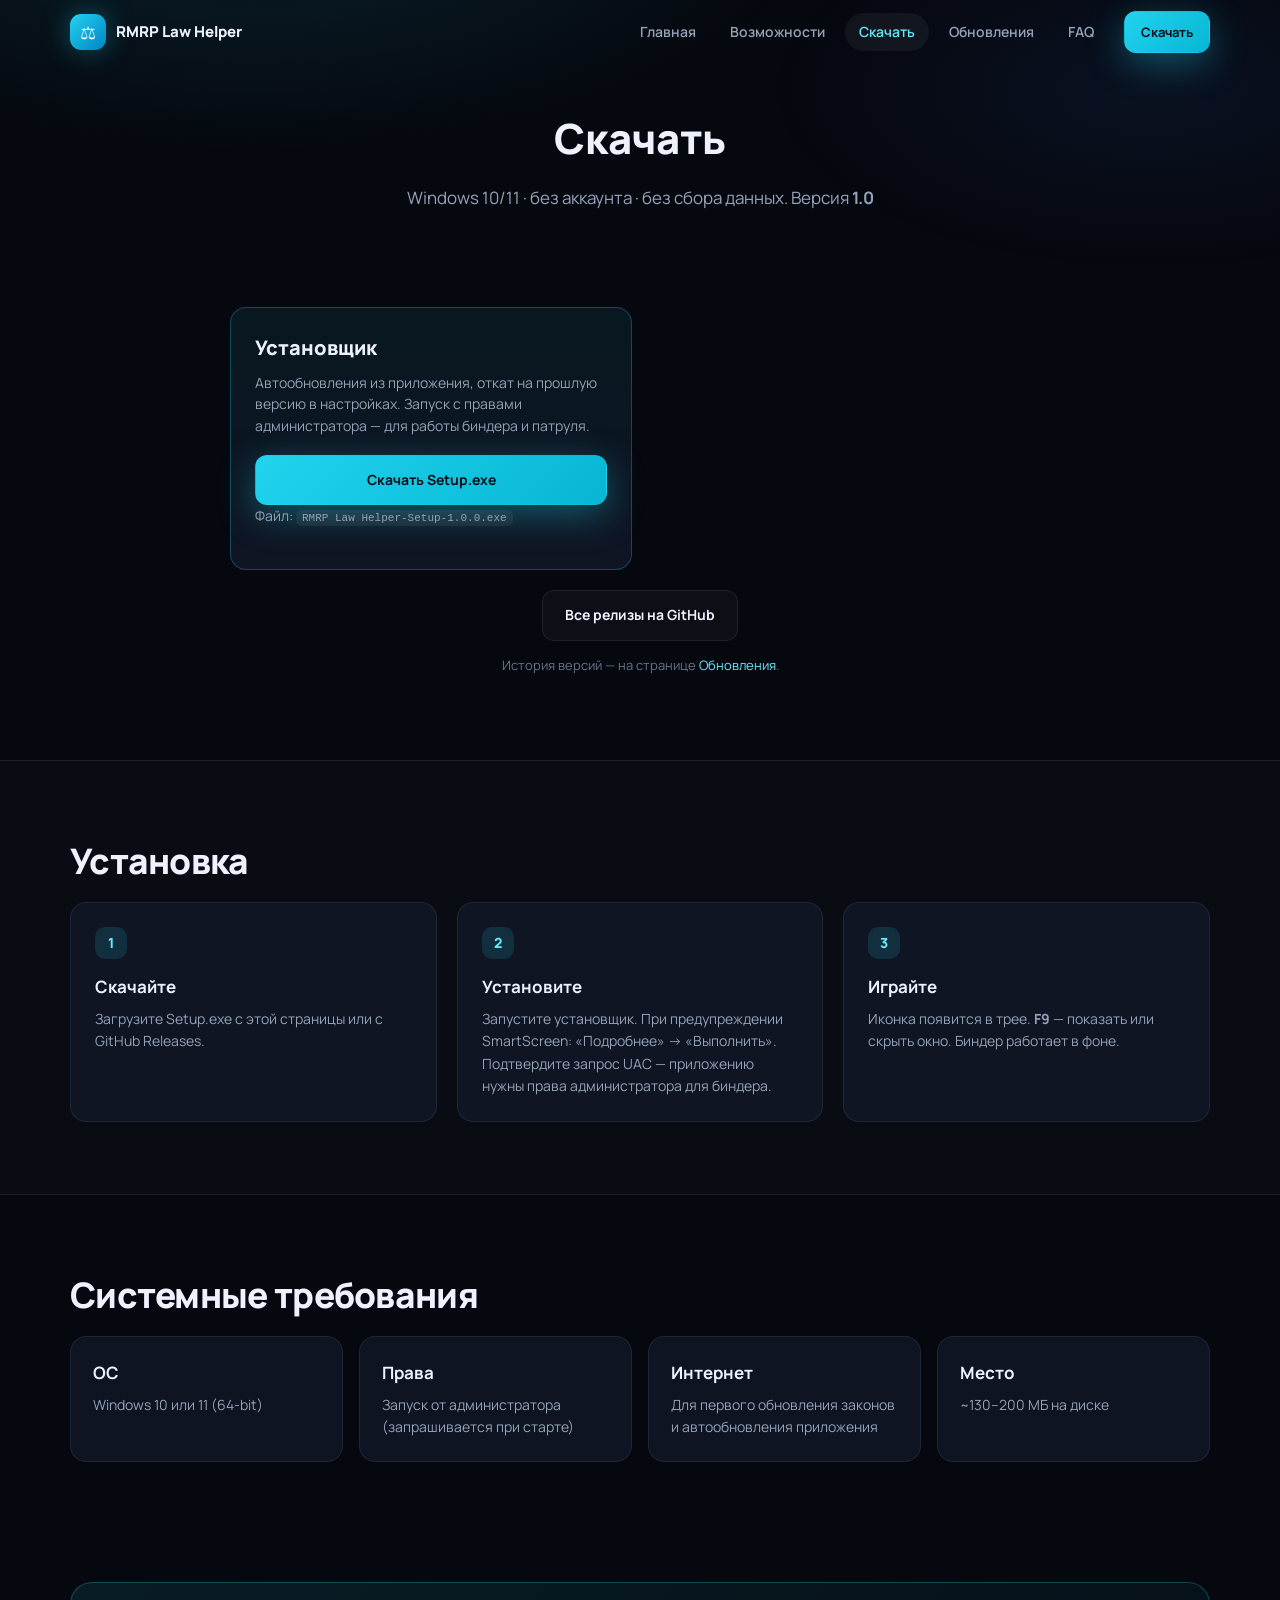
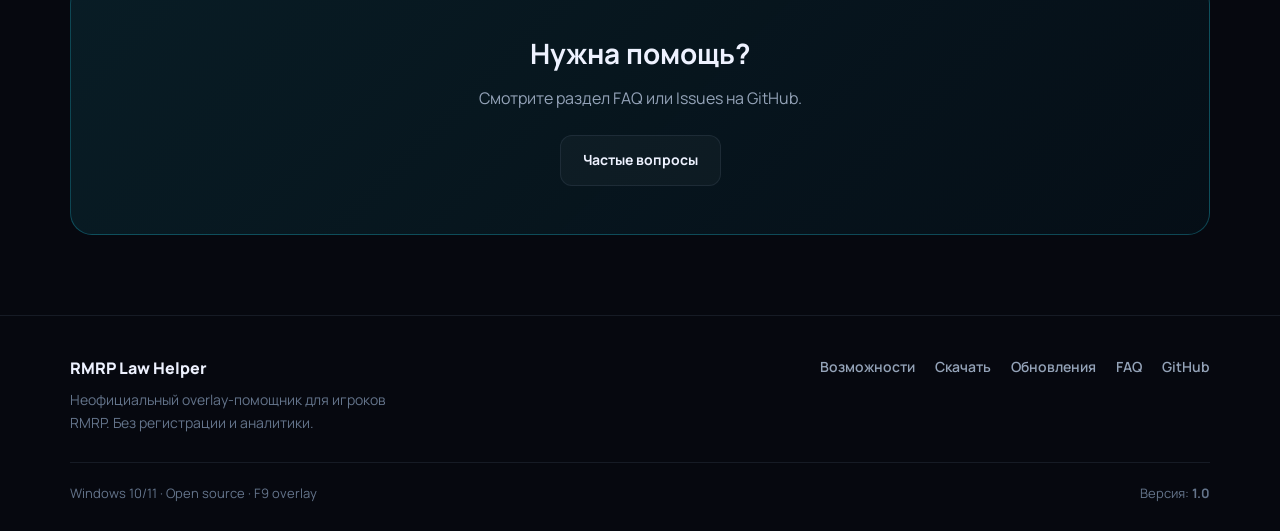
==== commit 654d7fbf: "Update download.html" ====
--- a/download.html
+++ b/download.html
@@ -4,7 +4,7 @@
   <meta charset="UTF-8" />
   <meta name="viewport" content="width=device-width, initial-scale=1.0" />
   <title>Скачать — RMRP Law Helper</title>
-  <meta name="description" content="Скачать RMRP Law Helper для Windows 10/11. Установщик с автообновлением или portable zip." />
+  <meta name="description" content="Скачать RMRP Law Helper для Windows 10/11. Установщик Setup.exe с автообновлением." />
   <link rel="icon" href="data:image/svg+xml,<svg xmlns='http://www.w3.org/2000/svg' viewBox='0 0 100 100'><text y='.9em' font-size='90'>⚖</text></svg>" />
   <link rel="stylesheet" href="css/style.css" />
 </head>
@@ -16,20 +16,12 @@
     </div>
 
     <section class="section">
-      <div class="container download-options">
+      <div class="container download-options download-options--single">
         <article class="download-card download-card--primary reveal">
-          <span class="download-card-badge">Рекомендуем</span>
           <h2>Установщик</h2>
-          <p>Автообновления из приложения, откат на прошлую версию в настройках.</p>
+          <p>Автообновления из приложения, откат на прошлую версию в настройках. Запуск с правами администратора — для работы биндера и патруля.</p>
           <a class="btn btn-primary setup-download-link" id="download-setup-btn" href="#">Скачать Setup.exe</a>
           <p class="download-card-note">Файл: <code class="setup-file-label">RMRP Law Helper-Setup.exe</code></p>
-        </article>
-
-        <article class="download-card reveal">
-          <h2>Portable zip</h2>
-          <p>Распаковать и запустить без установки. Обновление — вручную с GitHub.</p>
-          <a class="btn btn-ghost download-link" id="download-btn" href="#">Скачать zip</a>
-          <p class="download-card-note">Файл: <code>RMRP.LAW.HELPER.zip</code></p>
         </article>
       </div>
 
@@ -48,14 +40,14 @@
           <article class="step reveal">
             <div class="step-num">1</div>
             <h3>Скачайте</h3>
-            <p>Setup.exe — для автообновлений. Zip — если нужен portable без установки.</p>
+            <p>Загрузите Setup.exe с этой страницы или с GitHub Releases.</p>
           </article>
           <article class="step reveal">
             <div class="step-num">2</div>
-            <h3>Запустите</h3>
+            <h3>Установите</h3>
             <p>
-              При предупреждении SmartScreen: «Подробнее» → «Выполнить».
-              Если GTA с правами админа — запустите Helper тоже от администратора.
+              Запустите установщик. При предупреждении SmartScreen: «Подробнее» → «Выполнить».
+              Подтвердите запрос UAC — приложению нужны права администратора для биндера.
             </p>
           </article>
           <article class="step reveal">
@@ -80,11 +72,11 @@
           </article>
           <article class="feature-card reveal">
             <h3>Права</h3>
-            <p>Обычный запуск; от админа — если GTA с повышенными правами</p>
+            <p>Запуск от администратора (запрашивается при старте)</p>
           </article>
           <article class="feature-card reveal">
             <h3>Интернет</h3>
-            <p>Для первого обновления законов; далее работает офлайн</p>
+            <p>Для первого обновления законов и автообновления приложения</p>
           </article>
           <article class="feature-card reveal">
             <h3>Место</h3>
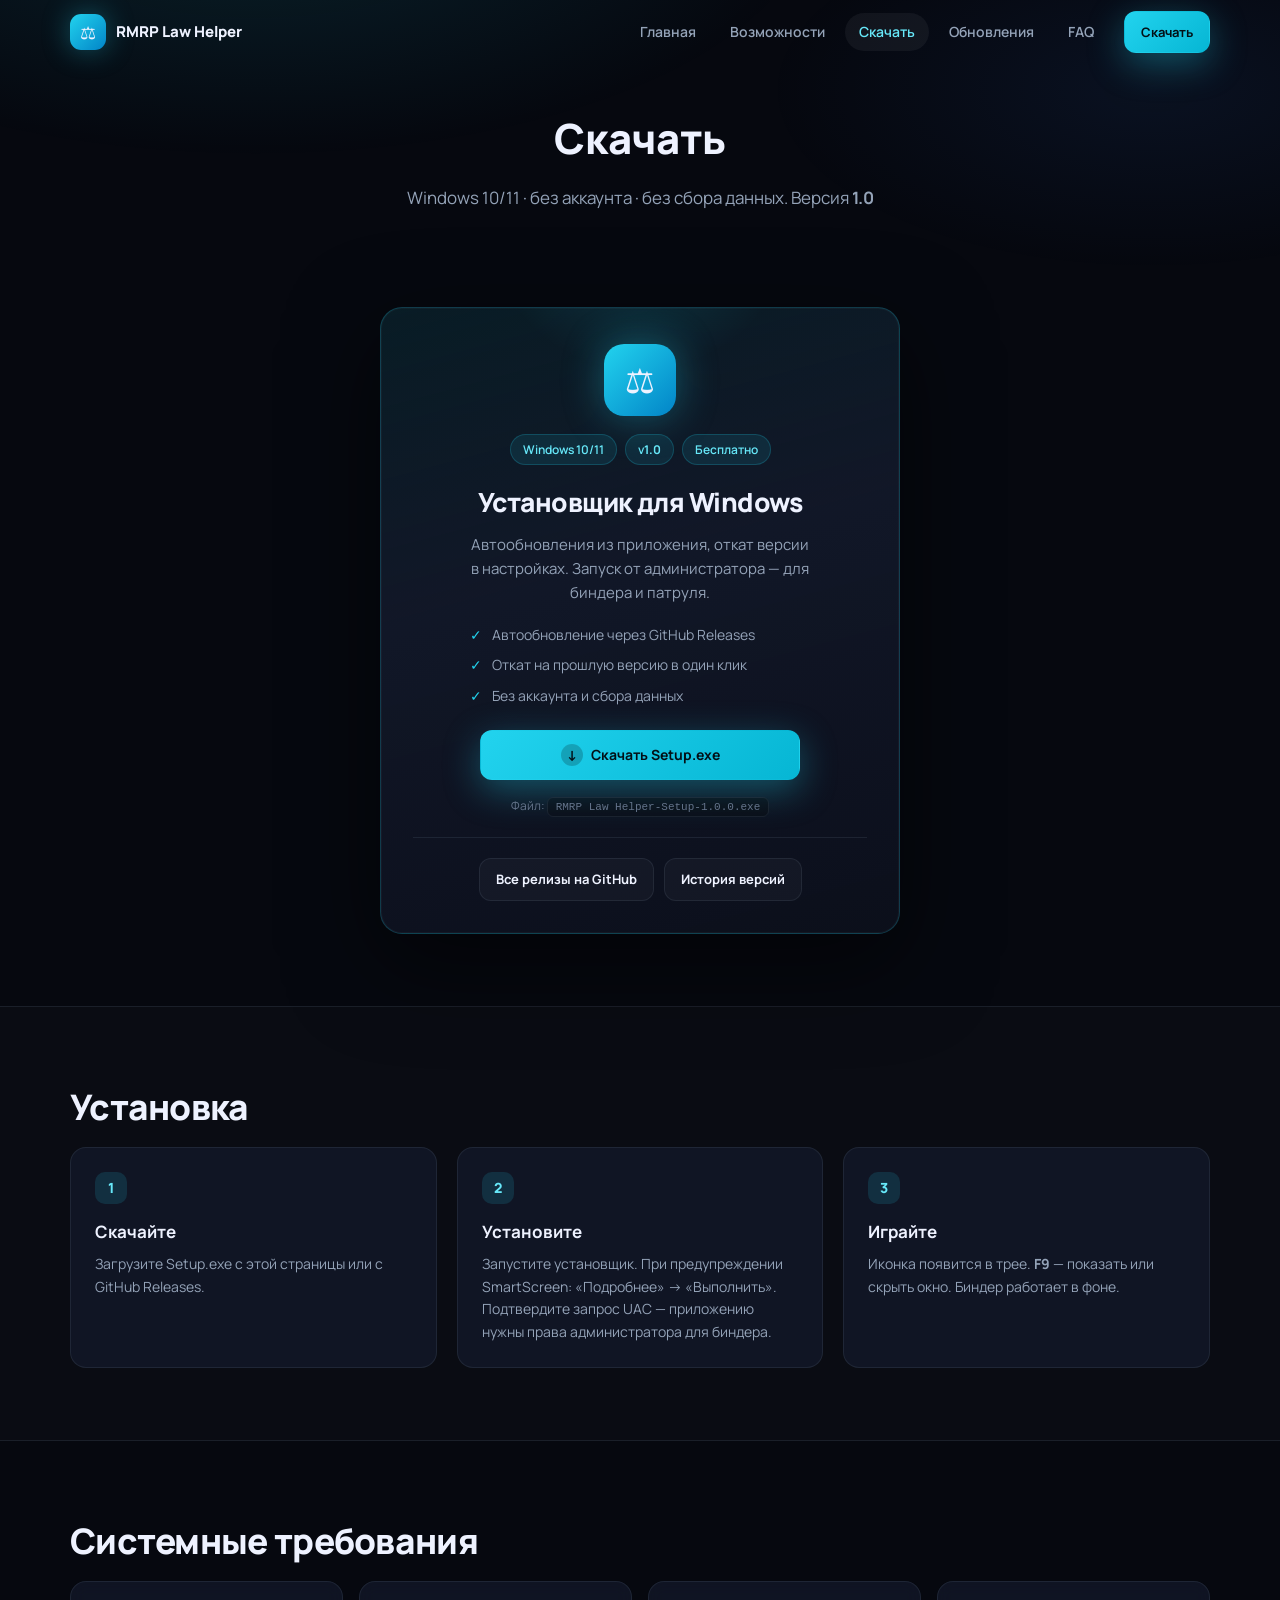
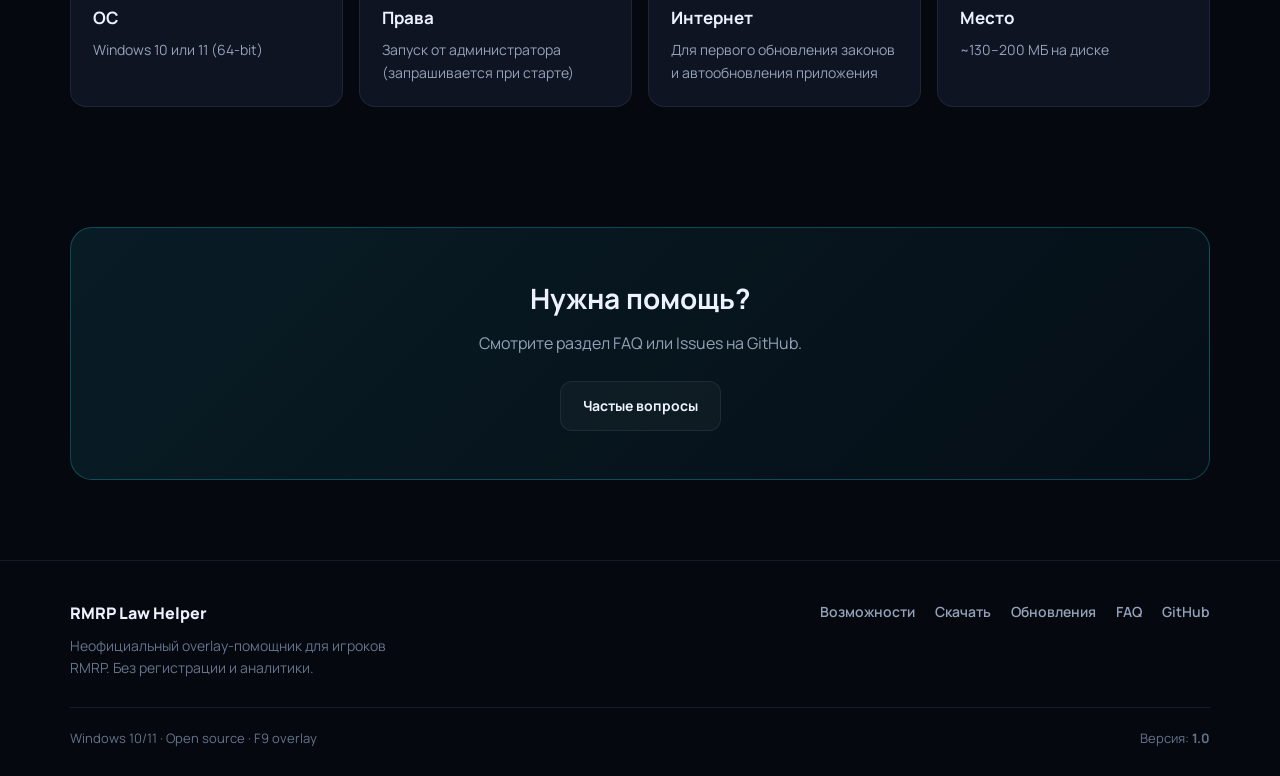
==== commit cfef61f9: "Update download.html" ====
--- a/download.html
+++ b/download.html
@@ -15,21 +15,38 @@
       <p>Windows 10/11 · без аккаунта · без сбора данных. Версия <strong data-version>…</strong></p>
     </div>
 
-    <section class="section">
-      <div class="container download-options download-options--single">
-        <article class="download-card download-card--primary reveal">
-          <h2>Установщик</h2>
-          <p>Автообновления из приложения, откат на прошлую версию в настройках. Запуск с правами администратора — для работы биндера и патруля.</p>
-          <a class="btn btn-primary setup-download-link" id="download-setup-btn" href="#">Скачать Setup.exe</a>
-          <p class="download-card-note">Файл: <code class="setup-file-label">RMRP Law Helper-Setup.exe</code></p>
-        </article>
-      </div>
-
-      <div class="container reveal" style="text-align: center; margin-top: 20px;">
-        <a class="btn btn-ghost github-link" id="github-btn" href="#" target="_blank" rel="noopener">Все релизы на GitHub</a>
-        <p class="hero-note" style="margin-top: 14px;">
-          История версий — на странице <a href="updates.html">Обновления</a>.
-        </p>
+    <section class="section download-hero-section">
+      <div class="container">
+        <div class="download-hero reveal">
+          <div class="download-hero-glow" aria-hidden="true"></div>
+          <div class="download-hero-icon" aria-hidden="true">⚖</div>
+          <div class="download-hero-badges">
+            <span class="download-hero-badge">Windows 10/11</span>
+            <span class="download-hero-badge">v<strong data-version>…</strong></span>
+            <span class="download-hero-badge">Бесплатно</span>
+          </div>
+          <h2 class="download-hero-title">Установщик для Windows</h2>
+          <p class="download-hero-lead">
+            Автообновления из приложения, откат версии в настройках.
+            Запуск от администратора — для биндера и патруля.
+          </p>
+          <ul class="download-hero-features">
+            <li>Автообновление через GitHub Releases</li>
+            <li>Откат на прошлую версию в один клик</li>
+            <li>Без аккаунта и сбора данных</li>
+          </ul>
+          <a class="btn btn-primary btn-lg setup-download-link download-hero-btn" id="download-setup-btn" href="#">
+            <span class="download-hero-btn-icon" aria-hidden="true">↓</span>
+            Скачать Setup.exe
+          </a>
+          <p class="download-hero-file">
+            Файл: <code class="setup-file-label">RMRP Law Helper-Setup.exe</code>
+          </p>
+          <div class="download-hero-links">
+            <a class="btn btn-ghost btn-sm github-link" id="github-btn" href="#" target="_blank" rel="noopener">Все релизы на GitHub</a>
+            <a class="btn btn-ghost btn-sm" href="updates.html">История версий</a>
+          </div>
+        </div>
       </div>
     </section>
 
--- a/css/style.css
+++ b/css/style.css
@@ -309,6 +309,171 @@
   gap: 16px;
   max-width: 820px;
 }
+.download-options--single {
+  grid-template-columns: 1fr;
+  max-width: 480px;
+  margin: 0 auto;
+}
+
+/* Download page hero */
+.download-hero-section {
+  padding-top: 0;
+}
+.download-hero-section .container {
+  display: flex;
+  justify-content: center;
+}
+.download-hero {
+  position: relative;
+  width: min(100%, 520px);
+  margin: 0 auto;
+  padding: 36px 32px 32px;
+  border-radius: var(--radius-lg);
+  border: 1px solid rgba(34, 211, 238, 0.22);
+  background:
+    linear-gradient(165deg, rgba(34, 211, 238, 0.1) 0%, rgba(20, 26, 44, 0.85) 42%, rgba(12, 16, 28, 0.95) 100%);
+  box-shadow: var(--shadow), 0 0 0 1px rgba(255, 255, 255, 0.03) inset;
+  text-align: center;
+  overflow: hidden;
+}
+.download-hero-glow {
+  position: absolute;
+  top: -40%;
+  left: 50%;
+  width: 320px;
+  height: 320px;
+  transform: translateX(-50%);
+  background: radial-gradient(circle, rgba(34, 211, 238, 0.18), transparent 68%);
+  pointer-events: none;
+}
+.download-hero-icon {
+  position: relative;
+  z-index: 1;
+  width: 72px;
+  height: 72px;
+  margin: 0 auto 18px;
+  border-radius: 20px;
+  display: grid;
+  place-items: center;
+  font-size: 34px;
+  background: linear-gradient(135deg, var(--accent), #0284c7);
+  box-shadow: 0 0 40px var(--accent-glow);
+}
+.download-hero-badges {
+  position: relative;
+  z-index: 1;
+  display: flex;
+  flex-wrap: wrap;
+  justify-content: center;
+  gap: 8px;
+  margin-bottom: 16px;
+}
+.download-hero-badge {
+  padding: 5px 12px;
+  border-radius: 999px;
+  font-size: 12px;
+  font-weight: 600;
+  color: var(--accent-soft);
+  background: rgba(34, 211, 238, 0.1);
+  border: 1px solid rgba(34, 211, 238, 0.2);
+}
+.download-hero-title {
+  position: relative;
+  z-index: 1;
+  margin: 0 0 10px;
+  font-size: clamp(1.35rem, 3vw, 1.65rem);
+  font-weight: 800;
+  letter-spacing: -0.02em;
+}
+.download-hero-lead {
+  position: relative;
+  z-index: 1;
+  margin: 0 auto 20px;
+  max-width: 38ch;
+  font-size: 15px;
+  line-height: 1.6;
+  color: var(--text-muted);
+}
+.download-hero-features {
+  position: relative;
+  z-index: 1;
+  list-style: none;
+  margin: 0 auto 24px;
+  padding: 0;
+  max-width: 340px;
+  text-align: left;
+  display: grid;
+  gap: 10px;
+}
+.download-hero-features li {
+  position: relative;
+  padding-left: 22px;
+  font-size: 14px;
+  color: var(--text-muted);
+  line-height: 1.45;
+}
+.download-hero-features li::before {
+  content: '✓';
+  position: absolute;
+  left: 0;
+  top: 0;
+  color: var(--accent);
+  font-weight: 800;
+}
+.download-hero-btn {
+  position: relative;
+  z-index: 1;
+  width: 100%;
+  max-width: 320px;
+  margin: 0 auto;
+  padding: 16px 24px;
+  font-size: 16px;
+  font-weight: 700;
+  box-shadow: 0 0 32px rgba(34, 211, 238, 0.28);
+}
+.download-hero-btn:hover {
+  box-shadow: 0 0 44px rgba(34, 211, 238, 0.4);
+}
+.download-hero-btn-icon {
+  display: inline-flex;
+  width: 22px;
+  height: 22px;
+  align-items: center;
+  justify-content: center;
+  border-radius: 50%;
+  background: rgba(0, 0, 0, 0.2);
+  font-size: 14px;
+  font-weight: 800;
+}
+.download-hero-file {
+  position: relative;
+  z-index: 1;
+  margin: 16px 0 0;
+  font-size: 12px;
+  color: var(--text-dim);
+}
+.download-hero-file code {
+  font-size: 11px;
+  padding: 3px 8px;
+  border-radius: 6px;
+  background: rgba(0, 0, 0, 0.25);
+  border: 1px solid var(--border);
+}
+.download-hero-links {
+  position: relative;
+  z-index: 1;
+  display: flex;
+  flex-wrap: wrap;
+  justify-content: center;
+  gap: 10px;
+  margin-top: 20px;
+  padding-top: 20px;
+  border-top: 1px solid var(--border);
+}
+.btn-lg {
+  padding: 15px 26px;
+  font-size: 15px;
+}
 .download-card {
   padding: 24px;
   border-radius: var(--radius);
@@ -968,6 +1133,8 @@
   .gallery { grid-template-columns: 1fr; }
   .updates-info-grid { grid-template-columns: 1fr; }
   .download-options { grid-template-columns: 1fr; }
+  .download-hero { padding: 28px 22px 24px; }
+  .download-hero-features { max-width: none; }
   .footer-links { justify-content: flex-start; }
   .screenshot-frame { animation: none; }
 }
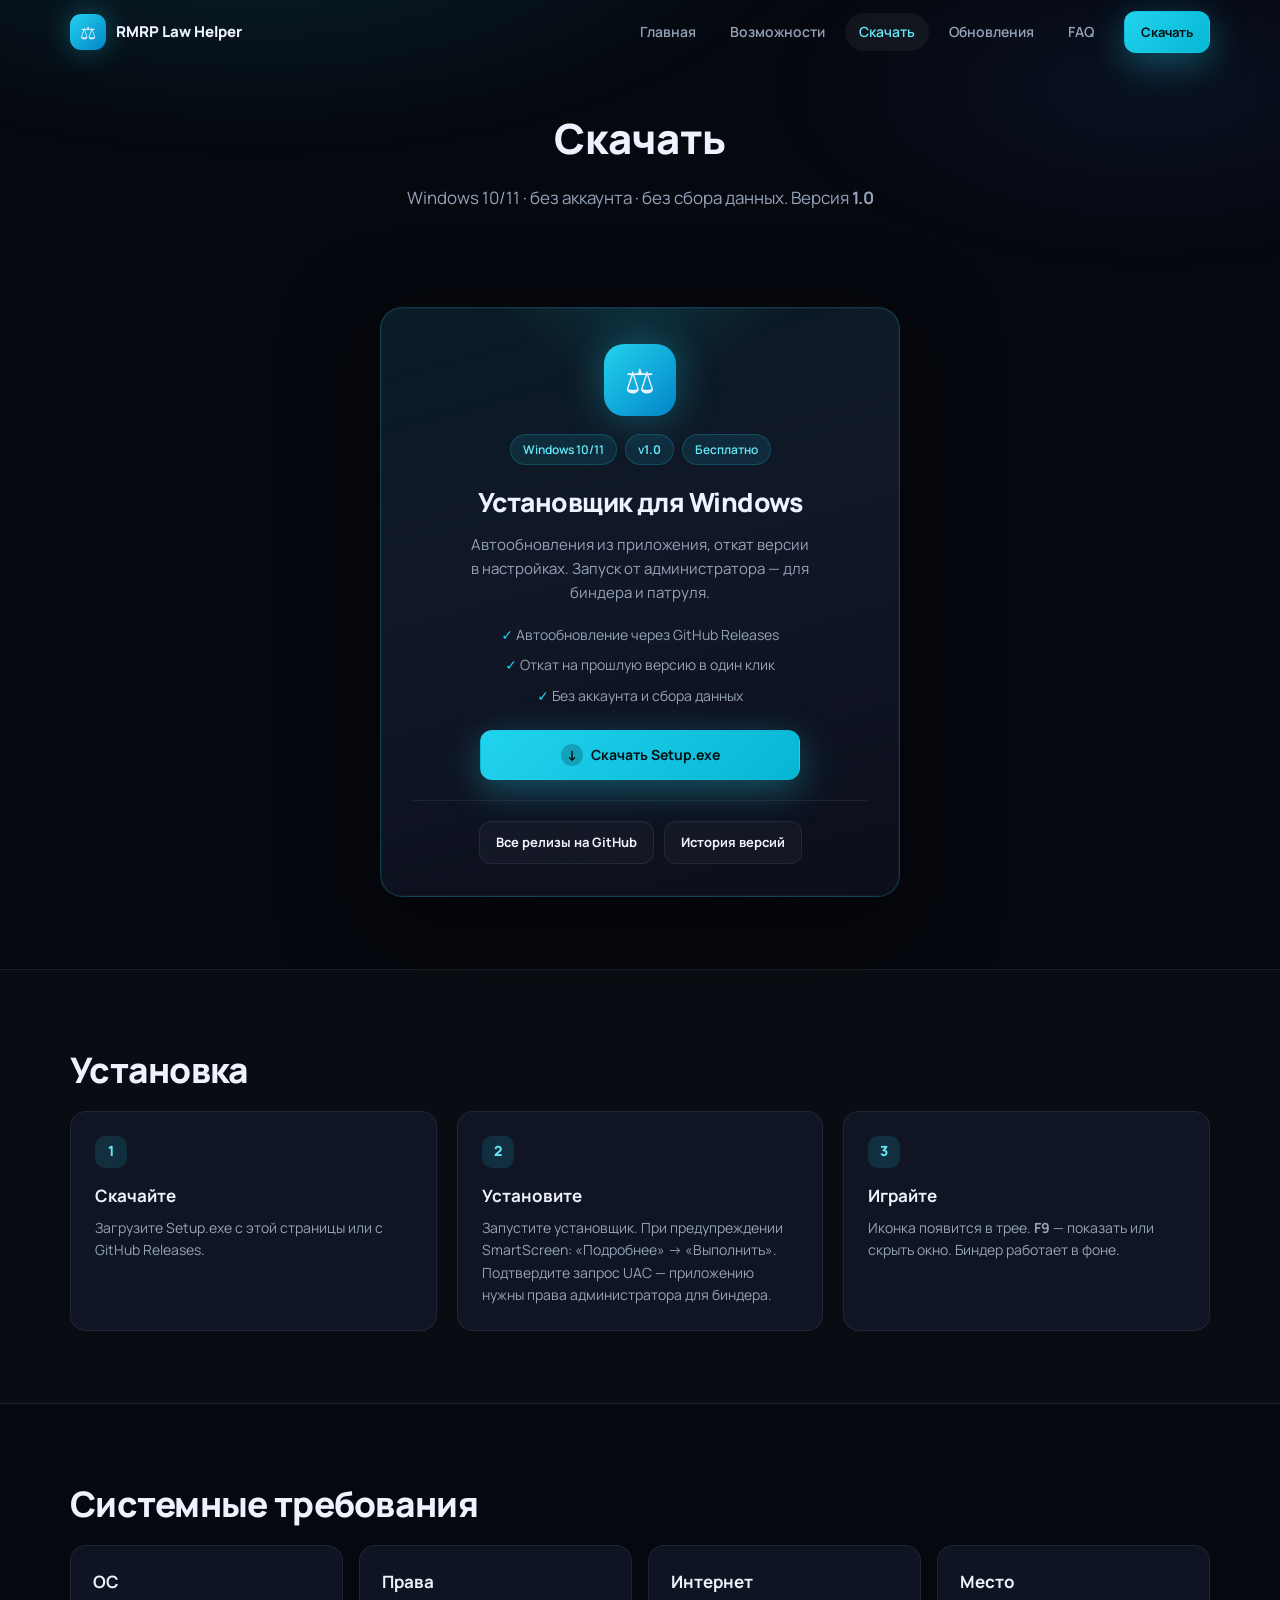
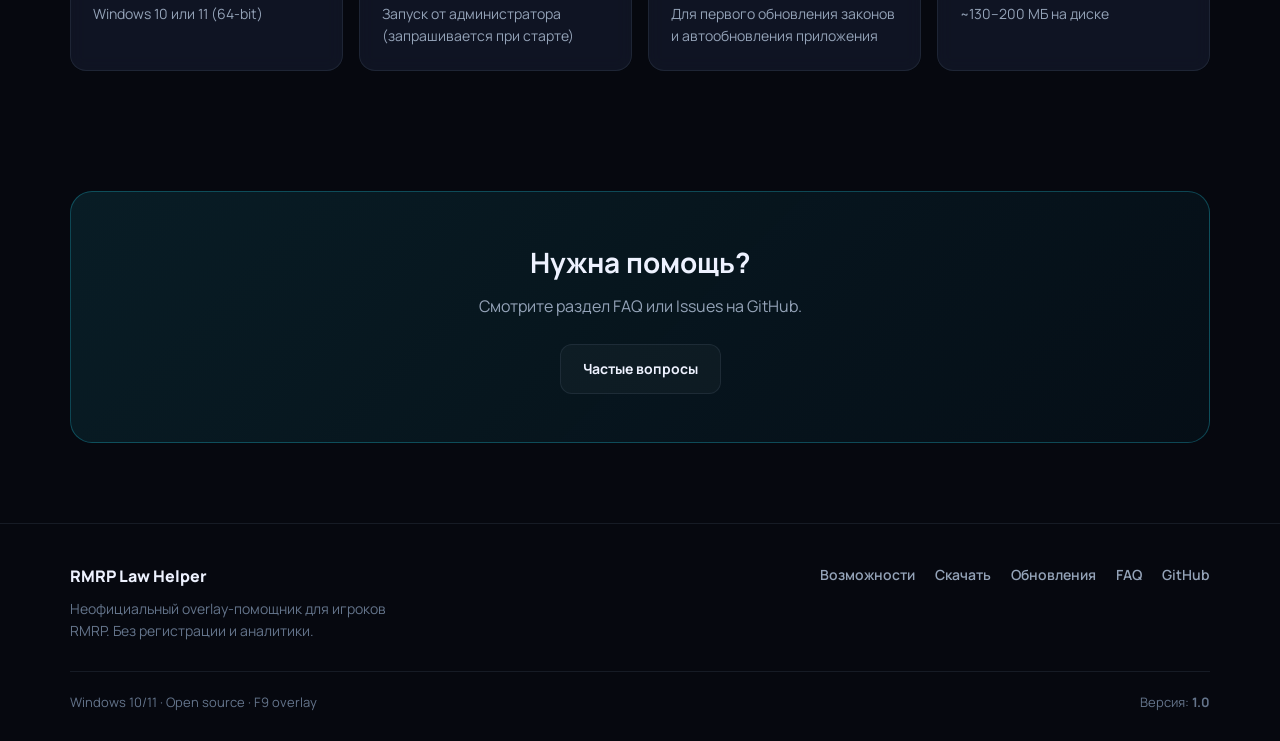
==== commit e6726b25: "Add files via upload" ====
--- a/download.html
+++ b/download.html
@@ -16,7 +16,7 @@
     </div>
 
     <section class="section download-hero-section">
-      <div class="container">
+      <div class="container download-hero-container">
         <div class="download-hero reveal">
           <div class="download-hero-glow" aria-hidden="true"></div>
           <div class="download-hero-icon" aria-hidden="true">⚖</div>
@@ -35,12 +35,14 @@
             <li>Откат на прошлую версию в один клик</li>
             <li>Без аккаунта и сбора данных</li>
           </ul>
-          <a class="btn btn-primary btn-lg setup-download-link download-hero-btn" id="download-setup-btn" href="#">
-            <span class="download-hero-btn-icon" aria-hidden="true">↓</span>
-            Скачать Setup.exe
-          </a>
-          <p class="download-hero-file">
-            Файл: <code class="setup-file-label">RMRP Law Helper-Setup.exe</code>
+          <div class="download-hero-actions">
+            <a class="btn btn-primary btn-lg setup-download-link download-hero-btn" id="download-setup-btn" href="#">
+              <span class="download-hero-btn-icon" aria-hidden="true">↓</span>
+              Скачать Setup.exe
+            </a>
+          </div>
+          <p class="download-hero-file" id="download-setup-filename" hidden>
+            Файл: <code></code>
           </p>
           <div class="download-hero-links">
             <a class="btn btn-ghost btn-sm github-link" id="github-btn" href="#" target="_blank" rel="noopener">Все релизы на GitHub</a>
--- a/css/style.css
+++ b/css/style.css
@@ -319,14 +319,16 @@
 .download-hero-section {
   padding-top: 0;
 }
-.download-hero-section .container {
+.download-hero-container {
   display: flex;
   justify-content: center;
+  align-items: flex-start;
 }
 .download-hero {
   position: relative;
+  flex: 0 1 520px;
   width: min(100%, 520px);
-  margin: 0 auto;
+  margin-inline: auto;
   padding: 36px 32px 32px;
   border-radius: var(--radius-lg);
   border: 1px solid rgba(34, 211, 238, 0.22);
@@ -400,32 +402,31 @@
   list-style: none;
   margin: 0 auto 24px;
   padding: 0;
-  max-width: 340px;
-  text-align: left;
+  max-width: 360px;
   display: grid;
   gap: 10px;
+  justify-items: center;
 }
 .download-hero-features li {
-  position: relative;
-  padding-left: 22px;
   font-size: 14px;
   color: var(--text-muted);
   line-height: 1.45;
 }
 .download-hero-features li::before {
-  content: '✓';
-  position: absolute;
-  left: 0;
-  top: 0;
+  content: '✓ ';
   color: var(--accent);
   font-weight: 800;
 }
+.download-hero-actions {
+  position: relative;
+  z-index: 1;
+  display: flex;
+  justify-content: center;
+  width: 100%;
+}
 .download-hero-btn {
-  position: relative;
-  z-index: 1;
-  width: 100%;
-  max-width: 320px;
-  margin: 0 auto;
+  display: flex;
+  width: min(100%, 320px);
   padding: 16px 24px;
   font-size: 16px;
   font-weight: 700;
@@ -451,6 +452,9 @@
   margin: 16px 0 0;
   font-size: 12px;
   color: var(--text-dim);
+}
+.download-hero-file[hidden] {
+  display: none !important;
 }
 .download-hero-file code {
   font-size: 11px;
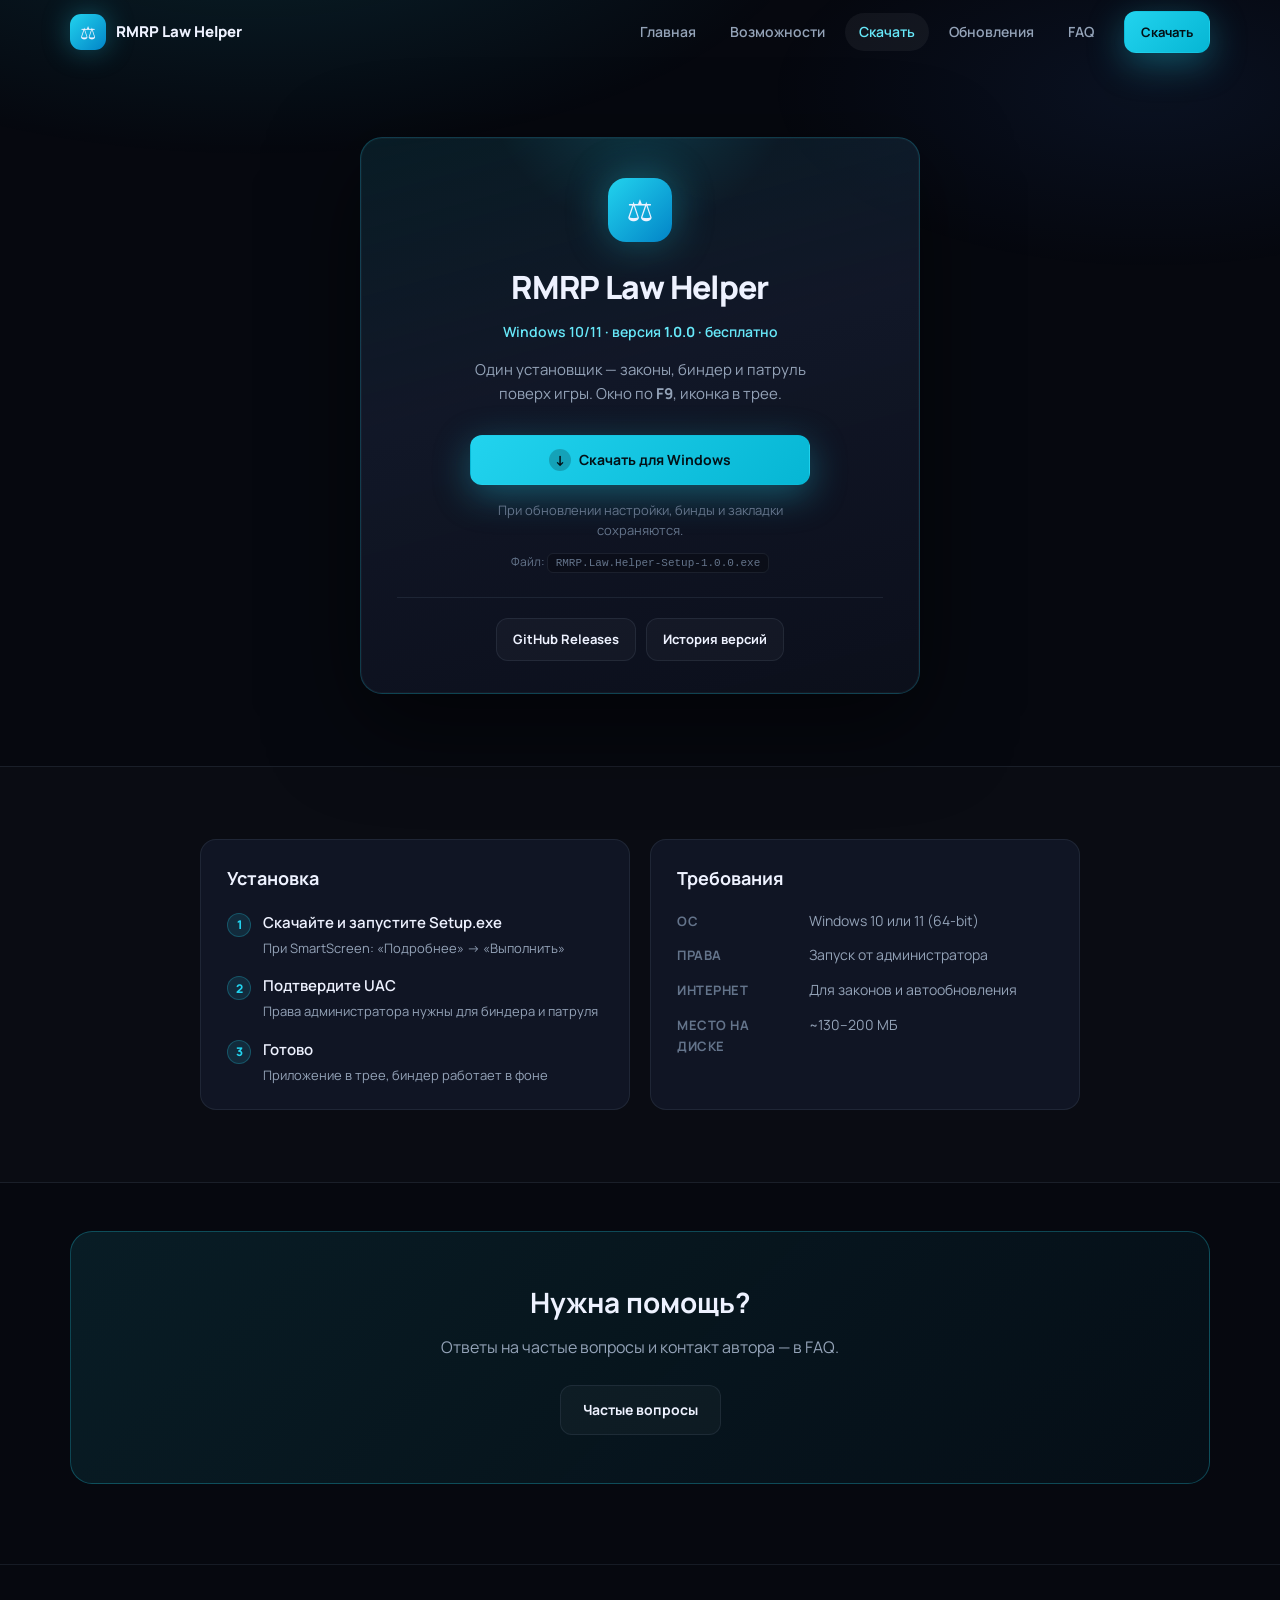
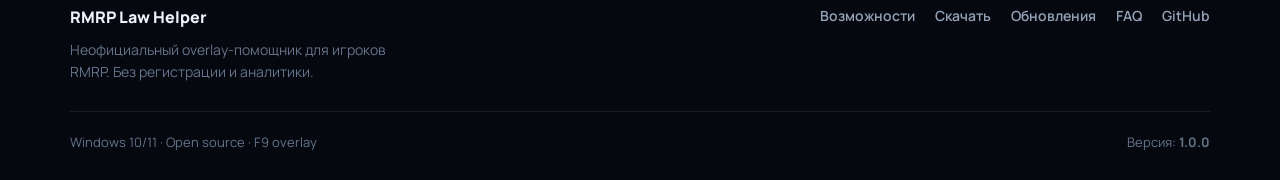
==== commit 3a6315c9: "Add files via upload" ====
--- a/download.html
+++ b/download.html
@@ -10,113 +10,94 @@
 </head>
 <body data-page="download">
   <main>
-    <div class="page-head container reveal">
-      <h1>Скачать</h1>
-      <p>Windows 10/11 · без аккаунта · без сбора данных. Версия <strong data-version>…</strong></p>
-    </div>
-
     <section class="section download-hero-section">
       <div class="container download-hero-container">
-        <div class="download-hero reveal">
+        <article class="download-hero reveal">
           <div class="download-hero-glow" aria-hidden="true"></div>
           <div class="download-hero-icon" aria-hidden="true">⚖</div>
-          <div class="download-hero-badges">
-            <span class="download-hero-badge">Windows 10/11</span>
-            <span class="download-hero-badge">v<strong data-version>…</strong></span>
-            <span class="download-hero-badge">Бесплатно</span>
-          </div>
-          <h2 class="download-hero-title">Установщик для Windows</h2>
+          <h1 class="download-hero-title">RMRP Law Helper</h1>
+          <p class="download-hero-subtitle">
+            Windows 10/11 · версия <strong data-version>…</strong> · бесплатно
+          </p>
           <p class="download-hero-lead">
-            Автообновления из приложения, откат версии в настройках.
-            Запуск от администратора — для биндера и патруля.
+            Один установщик — законы, биндер и патруль поверх игры.
+            Окно по <strong data-hotkey>F9</strong>, иконка в трее.
           </p>
-          <ul class="download-hero-features">
-            <li>Автообновление через GitHub Releases</li>
-            <li>Откат на прошлую версию в один клик</li>
-            <li>Без аккаунта и сбора данных</li>
-          </ul>
           <div class="download-hero-actions">
             <a class="btn btn-primary btn-lg setup-download-link download-hero-btn" id="download-setup-btn" href="#">
               <span class="download-hero-btn-icon" aria-hidden="true">↓</span>
-              Скачать Setup.exe
+              Скачать для Windows
             </a>
           </div>
+          <p class="download-hero-note">
+            При обновлении настройки, бинды и закладки сохраняются.
+          </p>
           <p class="download-hero-file" id="download-setup-filename" hidden>
             Файл: <code></code>
           </p>
           <div class="download-hero-links">
-            <a class="btn btn-ghost btn-sm github-link" id="github-btn" href="#" target="_blank" rel="noopener">Все релизы на GitHub</a>
+            <a class="btn btn-ghost btn-sm github-link" id="github-btn" href="#" target="_blank" rel="noopener">GitHub Releases</a>
             <a class="btn btn-ghost btn-sm" href="updates.html">История версий</a>
           </div>
-        </div>
+        </article>
       </div>
     </section>
 
-    <section class="section section-alt">
-      <div class="container">
-        <h2 class="section-title reveal">Установка</h2>
-        <div class="steps">
-          <article class="step reveal">
-            <div class="step-num">1</div>
-            <h3>Скачайте</h3>
-            <p>Загрузите Setup.exe с этой страницы или с GitHub Releases.</p>
-          </article>
-          <article class="step reveal">
-            <div class="step-num">2</div>
-            <h3>Установите</h3>
-            <p>
-              Запустите установщик. При предупреждении SmartScreen: «Подробнее» → «Выполнить».
-              Подтвердите запрос UAC — приложению нужны права администратора для биндера.
-            </p>
-          </article>
-          <article class="step reveal">
-            <div class="step-num">3</div>
-            <h3>Играйте</h3>
-            <p>
-              Иконка появится в трее. <strong data-hotkey>F9</strong> — показать или скрыть окно.
-              Биндер работает в фоне.
-            </p>
-          </article>
-        </div>
-      </div>
-    </section>
-
-    <section class="section">
-      <div class="container">
-        <h2 class="section-title reveal">Системные требования</h2>
-        <div class="features-grid">
-          <article class="feature-card reveal">
-            <h3>ОС</h3>
-            <p>Windows 10 или 11 (64-bit)</p>
-          </article>
-          <article class="feature-card reveal">
-            <h3>Права</h3>
-            <p>Запуск от администратора (запрашивается при старте)</p>
-          </article>
-          <article class="feature-card reveal">
-            <h3>Интернет</h3>
-            <p>Для первого обновления законов и автообновления приложения</p>
-          </article>
-          <article class="feature-card reveal">
-            <h3>Место</h3>
-            <p>~130–200 МБ на диске</p>
-          </article>
-        </div>
+    <section class="section section-alt download-details">
+      <div class="container download-details-grid">
+        <article class="download-panel reveal">
+          <h2 class="download-panel-title">Установка</h2>
+          <ol class="download-steps">
+            <li>
+              <span class="download-step-label">Скачайте и запустите Setup.exe</span>
+              <span class="download-step-hint">При SmartScreen: «Подробнее» → «Выполнить»</span>
+            </li>
+            <li>
+              <span class="download-step-label">Подтвердите UAC</span>
+              <span class="download-step-hint">Права администратора нужны для биндера и патруля</span>
+            </li>
+            <li>
+              <span class="download-step-label">Готово</span>
+              <span class="download-step-hint">Приложение в трее, биндер работает в фоне</span>
+            </li>
+          </ol>
+        </article>
+        <article class="download-panel reveal">
+          <h2 class="download-panel-title">Требования</h2>
+          <dl class="download-specs">
+            <div>
+              <dt>ОС</dt>
+              <dd>Windows 10 или 11 (64-bit)</dd>
+            </div>
+            <div>
+              <dt>Права</dt>
+              <dd>Запуск от администратора</dd>
+            </div>
+            <div>
+              <dt>Интернет</dt>
+              <dd>Для законов и автообновления</dd>
+            </div>
+            <div>
+              <dt>Место на диске</dt>
+              <dd>~130–200 МБ</dd>
+            </div>
+          </dl>
+        </article>
       </div>
     </section>
 
     <section class="container">
       <div class="cta-banner reveal">
         <h2>Нужна помощь?</h2>
-        <p>Смотрите раздел FAQ или Issues на GitHub.</p>
+        <p>Ответы на частые вопросы и контакт автора — в FAQ.</p>
         <a class="btn btn-ghost" href="faq.html">Частые вопросы</a>
       </div>
     </section>
   </main>
 
-  <script src="config.js"></script>
+  <script src="config.js?v=3"></script>
   <script src="js/layout.js"></script>
-  <script src="js/main.js"></script>
+  <script src="js/main.js?v=3"></script>
   <script src="js/animations.js"></script>
 </body>
 </html>
--- a/css/style.css
+++ b/css/style.css
@@ -315,21 +315,20 @@
   margin: 0 auto;
 }
 
-/* Download page hero */
+/* Download page */
 .download-hero-section {
-  padding-top: 0;
+  padding: 48px 0 32px;
 }
 .download-hero-container {
   display: flex;
   justify-content: center;
-  align-items: flex-start;
 }
 .download-hero {
   position: relative;
-  flex: 0 1 520px;
-  width: min(100%, 520px);
+  flex: 0 1 560px;
+  width: min(100%, 560px);
   margin-inline: auto;
-  padding: 36px 32px 32px;
+  padding: 40px 36px 32px;
   border-radius: var(--radius-lg);
   border: 1px solid rgba(34, 211, 238, 0.22);
   background:
@@ -351,71 +350,40 @@
 .download-hero-icon {
   position: relative;
   z-index: 1;
-  width: 72px;
-  height: 72px;
-  margin: 0 auto 18px;
-  border-radius: 20px;
+  width: 64px;
+  height: 64px;
+  margin: 0 auto 20px;
+  border-radius: 18px;
   display: grid;
   place-items: center;
-  font-size: 34px;
+  font-size: 30px;
   background: linear-gradient(135deg, var(--accent), #0284c7);
   box-shadow: 0 0 40px var(--accent-glow);
 }
-.download-hero-badges {
+.download-hero-title {
   position: relative;
   z-index: 1;
-  display: flex;
-  flex-wrap: wrap;
-  justify-content: center;
-  gap: 8px;
-  margin-bottom: 16px;
-}
-.download-hero-badge {
-  padding: 5px 12px;
-  border-radius: 999px;
-  font-size: 12px;
+  margin: 0 0 8px;
+  font-size: clamp(1.5rem, 3.5vw, 2rem);
+  font-weight: 800;
+  letter-spacing: -0.02em;
+}
+.download-hero-subtitle {
+  position: relative;
+  z-index: 1;
+  margin: 0 0 14px;
+  font-size: 14px;
   font-weight: 600;
   color: var(--accent-soft);
-  background: rgba(34, 211, 238, 0.1);
-  border: 1px solid rgba(34, 211, 238, 0.2);
-}
-.download-hero-title {
+}
+.download-hero-lead {
   position: relative;
   z-index: 1;
-  margin: 0 0 10px;
-  font-size: clamp(1.35rem, 3vw, 1.65rem);
-  font-weight: 800;
-  letter-spacing: -0.02em;
-}
-.download-hero-lead {
-  position: relative;
-  z-index: 1;
-  margin: 0 auto 20px;
-  max-width: 38ch;
+  margin: 0 auto 28px;
+  max-width: 40ch;
   font-size: 15px;
-  line-height: 1.6;
-  color: var(--text-muted);
-}
-.download-hero-features {
-  position: relative;
-  z-index: 1;
-  list-style: none;
-  margin: 0 auto 24px;
-  padding: 0;
-  max-width: 360px;
-  display: grid;
-  gap: 10px;
-  justify-items: center;
-}
-.download-hero-features li {
-  font-size: 14px;
-  color: var(--text-muted);
-  line-height: 1.45;
-}
-.download-hero-features li::before {
-  content: '✓ ';
-  color: var(--accent);
-  font-weight: 800;
+  line-height: 1.65;
+  color: var(--text-muted);
 }
 .download-hero-actions {
   position: relative;
@@ -426,7 +394,10 @@
 }
 .download-hero-btn {
   display: flex;
-  width: min(100%, 320px);
+  align-items: center;
+  justify-content: center;
+  gap: 10px;
+  width: min(100%, 340px);
   padding: 16px 24px;
   font-size: 16px;
   font-weight: 700;
@@ -446,10 +417,19 @@
   font-size: 14px;
   font-weight: 800;
 }
+.download-hero-note {
+  position: relative;
+  z-index: 1;
+  margin: 16px auto 0;
+  max-width: 36ch;
+  font-size: 13px;
+  line-height: 1.5;
+  color: var(--text-dim);
+}
 .download-hero-file {
   position: relative;
   z-index: 1;
-  margin: 16px 0 0;
+  margin: 12px 0 0;
   font-size: 12px;
   color: var(--text-dim);
 }
@@ -470,9 +450,96 @@
   flex-wrap: wrap;
   justify-content: center;
   gap: 10px;
-  margin-top: 20px;
+  margin-top: 24px;
   padding-top: 20px;
   border-top: 1px solid var(--border);
+}
+.download-details {
+  padding-top: 0;
+}
+.download-details-grid {
+  display: grid;
+  grid-template-columns: repeat(2, minmax(0, 1fr));
+  gap: 20px;
+  max-width: 880px;
+  margin-inline: auto;
+}
+.download-panel {
+  padding: 24px 26px;
+  border-radius: var(--radius);
+  border: 1px solid var(--border);
+  background: var(--bg-card);
+}
+.download-panel-title {
+  margin: 0 0 18px;
+  font-size: 18px;
+  font-weight: 700;
+}
+.download-steps {
+  list-style: none;
+  margin: 0;
+  padding: 0;
+  display: grid;
+  gap: 16px;
+  counter-reset: download-step;
+}
+.download-steps li {
+  position: relative;
+  padding-left: 36px;
+  counter-increment: download-step;
+}
+.download-steps li::before {
+  content: counter(download-step);
+  position: absolute;
+  left: 0;
+  top: 2px;
+  width: 24px;
+  height: 24px;
+  border-radius: 50%;
+  display: grid;
+  place-items: center;
+  font-size: 12px;
+  font-weight: 800;
+  color: var(--accent);
+  background: rgba(34, 211, 238, 0.12);
+  border: 1px solid rgba(34, 211, 238, 0.25);
+}
+.download-step-label {
+  display: block;
+  font-size: 15px;
+  font-weight: 600;
+  margin-bottom: 4px;
+}
+.download-step-hint {
+  display: block;
+  font-size: 13px;
+  line-height: 1.5;
+  color: var(--text-muted);
+}
+.download-specs {
+  margin: 0;
+  display: grid;
+  gap: 14px;
+}
+.download-specs div {
+  display: grid;
+  grid-template-columns: 120px 1fr;
+  gap: 12px;
+  align-items: baseline;
+}
+.download-specs dt {
+  margin: 0;
+  font-size: 13px;
+  font-weight: 700;
+  color: var(--text-dim);
+  text-transform: uppercase;
+  letter-spacing: 0.04em;
+}
+.download-specs dd {
+  margin: 0;
+  font-size: 14px;
+  color: var(--text-muted);
+  line-height: 1.45;
 }
 .btn-lg {
   padding: 15px 26px;
@@ -1138,7 +1205,8 @@
   .updates-info-grid { grid-template-columns: 1fr; }
   .download-options { grid-template-columns: 1fr; }
   .download-hero { padding: 28px 22px 24px; }
-  .download-hero-features { max-width: none; }
+  .download-details-grid { grid-template-columns: 1fr; }
+  .download-specs div { grid-template-columns: 1fr; gap: 4px; }
   .footer-links { justify-content: flex-start; }
   .screenshot-frame { animation: none; }
 }
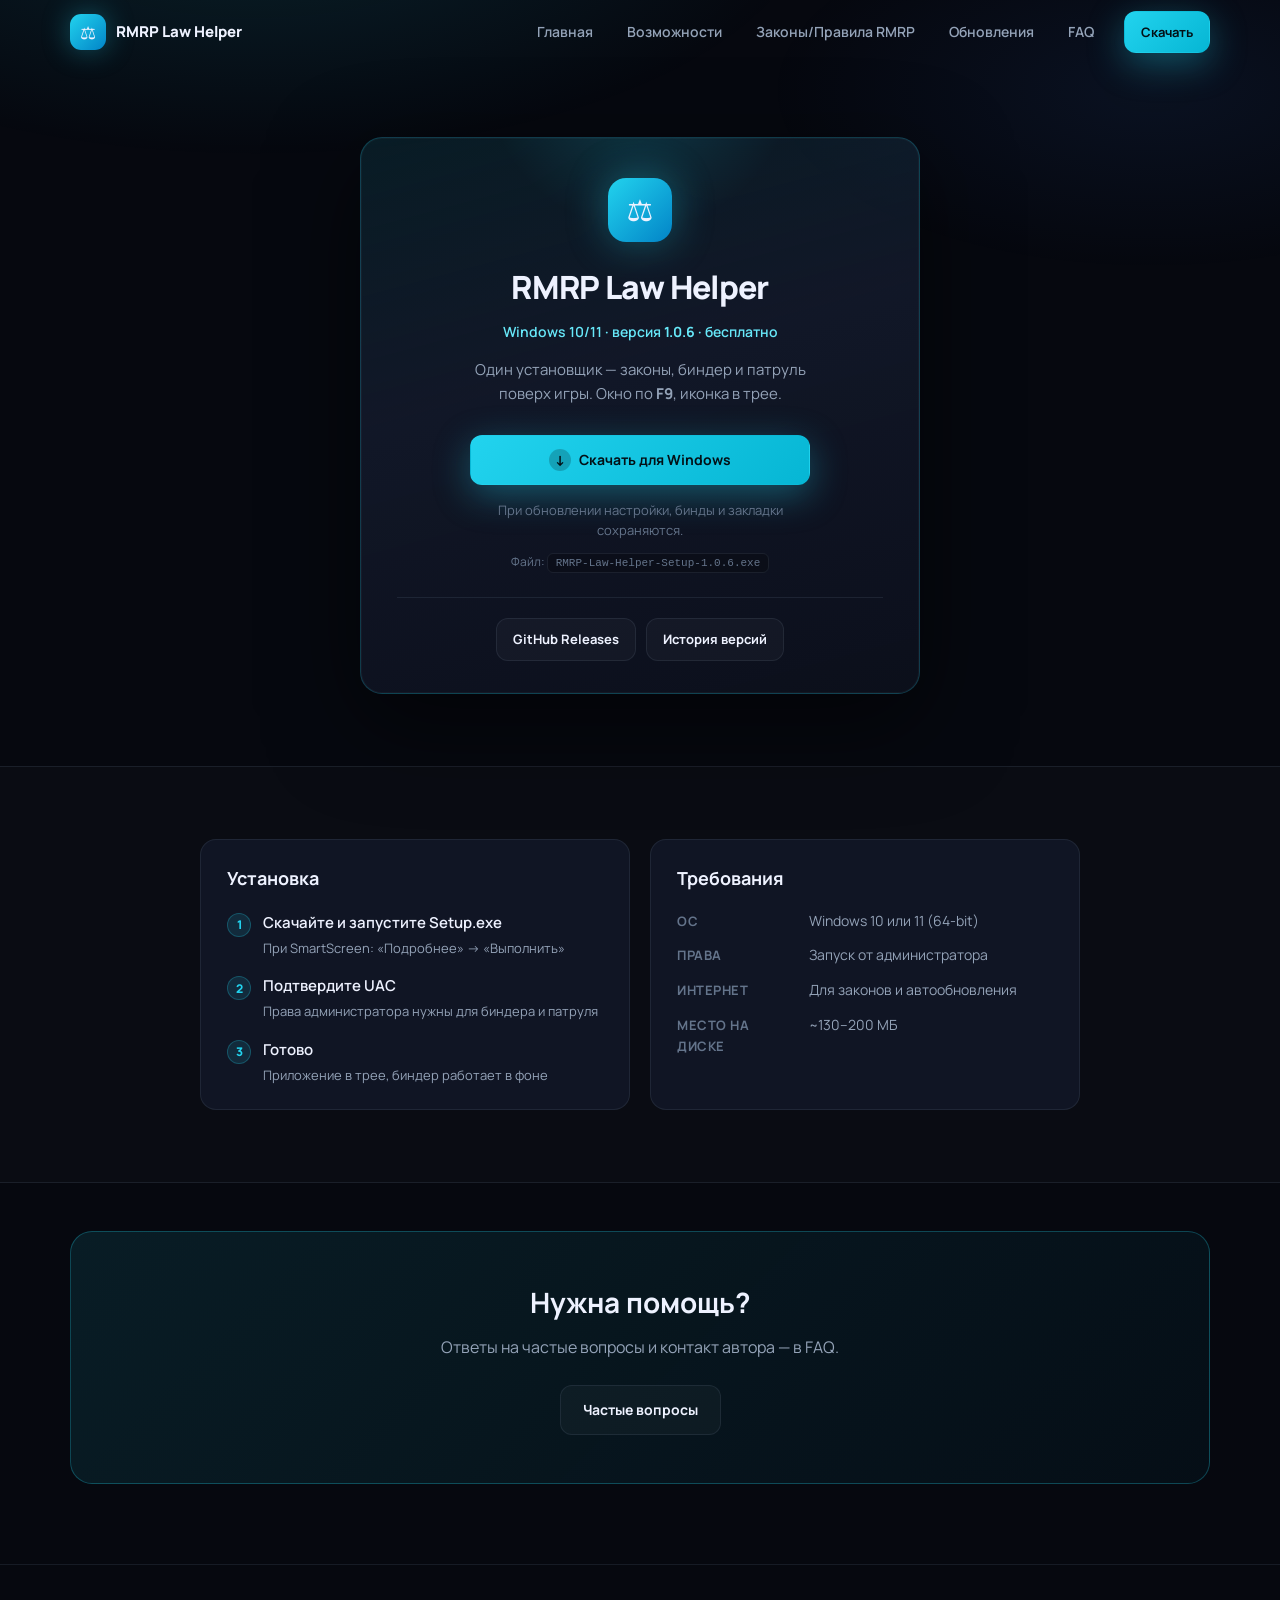
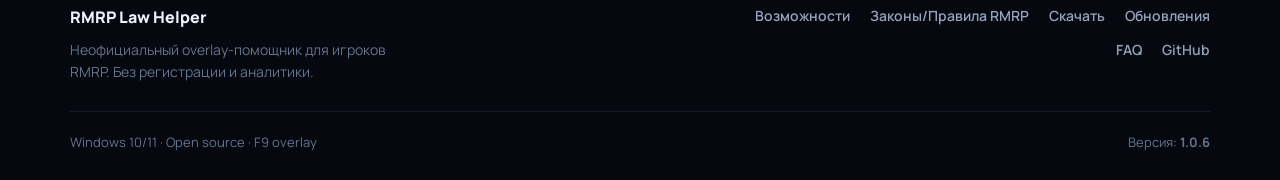
==== commit a1eef47a: "Add files via upload" ====
--- a/download.html
+++ b/download.html
@@ -28,6 +28,27 @@
               <span class="download-hero-btn-icon" aria-hidden="true">↓</span>
               Скачать для Windows
             </a>
+          </div>
+          <div class="download-mirrors" id="download-mirrors" hidden>
+            <p class="download-mirrors-label">Если GitHub не открывается:</p>
+            <div class="download-mirrors-actions">
+              <a
+                class="btn btn-soft btn-sm download-mirror-link"
+                id="download-mirror-yandex"
+                href="#"
+                target="_blank"
+                rel="noopener"
+                hidden
+              >Яндекс.Диск</a>
+              <a
+                class="btn btn-soft btn-sm download-mirror-link"
+                id="download-mirror-google"
+                href="#"
+                target="_blank"
+                rel="noopener"
+                hidden
+              >Google Диск</a>
+            </div>
           </div>
           <p class="download-hero-note">
             При обновлении настройки, бинды и закладки сохраняются.
@@ -95,9 +116,9 @@
     </section>
   </main>
 
-  <script src="config.js?v=3"></script>
+  <script src="config.js?v=5"></script>
   <script src="js/layout.js"></script>
-  <script src="js/main.js?v=3"></script>
+  <script src="js/main.js?v=4"></script>
   <script src="js/animations.js"></script>
 </body>
 </html>
--- a/css/style.css
+++ b/css/style.css
@@ -30,10 +30,7 @@
   background: var(--bg);
   color: var(--text);
   line-height: 1.6;
-  opacity: 0;
-  transition: opacity 0.45s ease;
-}
-body.page-loaded { opacity: 1; }
+}
 
 body::before {
   content: '';
@@ -391,6 +388,29 @@
   display: flex;
   justify-content: center;
   width: 100%;
+}
+.download-mirrors {
+  position: relative;
+  z-index: 1;
+  margin: 16px auto 0;
+  max-width: 340px;
+}
+.download-mirrors[hidden] {
+  display: none;
+}
+.download-mirrors-label {
+  margin: 0 0 8px;
+  font-size: 12px;
+  color: var(--text-dim);
+}
+.download-mirrors-actions {
+  display: flex;
+  flex-wrap: wrap;
+  justify-content: center;
+  gap: 8px;
+}
+.download-mirrors-actions .btn {
+  min-width: 140px;
 }
 .download-hero-btn {
   display: flex;
@@ -789,30 +809,64 @@
 /* Feature cards home */
 .features-grid {
   display: grid;
-  grid-template-columns: repeat(auto-fill, minmax(250px, 1fr));
+  grid-template-columns: repeat(4, minmax(0, 1fr));
   gap: 16px;
 }
 .feature-card {
+  position: relative;
+  display: flex;
+  flex-direction: column;
+  min-height: 100%;
   padding: 22px;
   border-radius: var(--radius);
   border: 1px solid var(--border);
-  background: var(--bg-card);
+  background:
+    linear-gradient(160deg, rgba(34, 211, 238, 0.06), transparent 42%),
+    var(--bg-card);
   backdrop-filter: blur(8px);
   transition: border-color 0.25s, transform 0.25s, box-shadow 0.25s;
+  overflow: hidden;
+}
+.feature-card::after {
+  content: '';
+  position: absolute;
+  inset: auto -20% -40% auto;
+  width: 120px;
+  height: 120px;
+  border-radius: 50%;
+  background: radial-gradient(circle, rgba(34, 211, 238, 0.12), transparent 70%);
+  pointer-events: none;
 }
 .feature-card:hover {
-  border-color: rgba(34, 211, 238, 0.4);
+  border-color: rgba(34, 211, 238, 0.45);
   transform: translateY(-4px);
-  box-shadow: 0 16px 48px rgba(0, 0, 0, 0.3);
-}
-.feature-icon { font-size: 26px; margin-bottom: 12px; }
-.feature-card h3 { margin: 0 0 8px; font-size: 17px; }
-.feature-card p { margin: 0; font-size: 14px; color: var(--text-muted); }
+  box-shadow: 0 16px 48px rgba(0, 0, 0, 0.3), 0 0 0 1px rgba(34, 211, 238, 0.08);
+}
+.feature-icon {
+  display: grid;
+  place-items: center;
+  width: 44px;
+  height: 44px;
+  margin-bottom: 14px;
+  border-radius: 12px;
+  font-size: 22px;
+  background: rgba(34, 211, 238, 0.1);
+  border: 1px solid rgba(34, 211, 238, 0.22);
+}
+.feature-card h3 { margin: 0 0 8px; font-size: 17px; font-weight: 700; }
+.feature-card p {
+  margin: 0;
+  font-size: 14px;
+  color: var(--text-muted);
+  flex: 1;
+  line-height: 1.5;
+}
 .feature-card a {
   display: inline-block;
-  margin-top: 12px;
+  margin-top: 14px;
   font-size: 13px;
-  font-weight: 600;
+  font-weight: 700;
+  color: var(--accent-soft);
 }
 
 /* Feature detail blocks */
@@ -1211,6 +1265,10 @@
   .screenshot-frame { animation: none; }
 }
 
+@media (max-width: 960px) {
+  .features-grid { grid-template-columns: repeat(2, minmax(0, 1fr)); }
+}
+
 @media (max-width: 480px) {
   .container { width: min(100% - 24px, var(--max)); }
   .features-grid { grid-template-columns: 1fr; }
@@ -1292,3 +1350,802 @@
   .mobile-nav-backdrop,
   .mobile-nav-panel { animation: none; opacity: 1; transform: none; }
 }
+
+/* —— Laws / rules browser —— */
+.visually-hidden {
+  position: absolute;
+  width: 1px;
+  height: 1px;
+  padding: 0;
+  margin: -1px;
+  overflow: hidden;
+  clip: rect(0, 0, 0, 0);
+  white-space: nowrap;
+  border: 0;
+}
+
+body.laws-page {
+  --header-h: 52px;
+  height: 100vh;
+  height: 100dvh;
+  overflow: hidden;
+}
+body.laws-page .site-header-inner {
+  min-height: var(--header-h);
+  gap: 10px;
+}
+body.laws-page .nav-link {
+  padding: 6px 10px;
+  font-size: 13px;
+}
+body.laws-page .site-footer { display: none; }
+
+.laws-main {
+  padding: 4px 0 12px;
+  height: calc(100vh - var(--header-h));
+  height: calc(100dvh - var(--header-h));
+  overflow: hidden;
+  display: flex;
+  flex-direction: column;
+}
+
+.laws-shell {
+  --laws-max: 1280px;
+  width: min(100% - 24px, var(--laws-max));
+  display: flex;
+  flex-direction: column;
+  gap: 8px;
+  flex: 1;
+  min-height: 0;
+  overflow: hidden;
+}
+
+.laws-top {
+  display: flex;
+  align-items: center;
+  justify-content: space-between;
+  gap: 12px;
+  flex-wrap: wrap;
+  flex-shrink: 0;
+}
+.laws-top-text h1 {
+  margin: 0 0 2px;
+  font-size: 1.15rem;
+  letter-spacing: -0.02em;
+}
+.laws-top-text p {
+  margin: 0;
+  font-size: 12px;
+  color: var(--text-dim);
+}
+
+.laws-mode {
+  display: inline-flex;
+  padding: 3px;
+  border-radius: 10px;
+  border: 1px solid var(--border);
+  background: rgba(12, 16, 28, 0.9);
+}
+.laws-mode-btn {
+  border: none;
+  background: transparent;
+  color: var(--text-muted);
+  font: inherit;
+  font-weight: 600;
+  font-size: 13px;
+  padding: 8px 14px;
+  border-radius: 8px;
+  cursor: default;
+}
+.laws-mode-btn.is-active {
+  background: var(--accent-dim);
+  color: var(--accent-soft);
+}
+
+.laws-controls {
+  display: flex;
+  flex-direction: column;
+  gap: 8px;
+  flex-shrink: 0;
+}
+
+.laws-search input {
+  width: 100%;
+  padding: 10px 14px;
+  border-radius: 10px;
+  border: 1px solid var(--border);
+  background: rgba(12, 16, 28, 0.95);
+  color: var(--text);
+  font: inherit;
+  font-size: 14px;
+  outline: none;
+}
+.laws-search input:focus {
+  border-color: rgba(34, 211, 238, 0.45);
+  box-shadow: 0 0 0 3px var(--accent-dim);
+}
+.laws-search input::placeholder { color: var(--text-dim); }
+
+.laws-scope-bar {
+  display: flex;
+  flex-wrap: wrap;
+  align-items: center;
+  gap: 8px;
+}
+
+.laws-all-btn,
+.laws-doc-trigger,
+.laws-view-btn,
+.laws-forum-btn {
+  border: 1px solid var(--border);
+  background: rgba(20, 26, 44, 0.55);
+  color: var(--text-muted);
+  font: inherit;
+  font-size: 13px;
+  font-weight: 600;
+  padding: 8px 12px;
+  border-radius: 10px;
+  cursor: pointer;
+  text-decoration: none;
+  white-space: nowrap;
+  transition: color 0.18s ease, background 0.18s ease, border-color 0.18s ease;
+}
+.laws-all-btn.is-active,
+.laws-doc-trigger.is-active,
+.laws-view-btn.is-active {
+  background: rgba(34, 211, 238, 0.16);
+  border-color: rgba(34, 211, 238, 0.4);
+  color: var(--text);
+}
+.laws-all-btn:not(.is-active):hover,
+.laws-doc-trigger:not(.is-active):hover,
+.laws-view-btn:not(.is-active):hover {
+  color: var(--text);
+  background: rgba(34, 211, 238, 0.1);
+  border-color: rgba(34, 211, 238, 0.28);
+}
+.laws-forum-btn {
+  margin-left: auto;
+  color: var(--accent-soft);
+  border-color: rgba(34, 211, 238, 0.28);
+}
+.laws-forum-btn:hover { text-decoration: underline; }
+
+.laws-view-toggle {
+  display: inline-flex;
+  padding: 3px;
+  border-radius: 10px;
+  border: 1px solid var(--border);
+  background: rgba(12, 16, 28, 0.9);
+  gap: 2px;
+}
+.laws-view-btn {
+  border: none;
+  background: transparent;
+  border-radius: 8px;
+  padding: 7px 11px;
+}
+.laws-view-btn.is-active {
+  background: var(--accent-dim);
+  border-color: transparent;
+  color: var(--accent-soft);
+}
+.laws-view-btn:not(.is-active):hover {
+  color: var(--accent-soft);
+  background: rgba(34, 211, 238, 0.1);
+  border-color: transparent;
+}
+
+.laws-doc-dropdown {
+  position: relative;
+  min-width: min(320px, 100%);
+  flex: 1 1 220px;
+  max-width: 420px;
+}
+.laws-doc-trigger {
+  width: 100%;
+  display: flex;
+  align-items: center;
+  justify-content: space-between;
+  gap: 10px;
+  text-align: left;
+}
+.laws-doc-trigger[aria-expanded='true'] {
+  color: var(--text);
+  background: rgba(34, 211, 238, 0.12);
+  border-color: rgba(34, 211, 238, 0.32);
+}
+#laws-doc-trigger-label {
+  overflow: hidden;
+  text-overflow: ellipsis;
+}
+.laws-doc-caret {
+  color: var(--text-dim);
+  font-size: 12px;
+}
+.laws-doc-panel {
+  position: absolute;
+  z-index: 40;
+  top: calc(100% + 6px);
+  left: 0;
+  right: 0;
+  display: flex;
+  flex-direction: column;
+  max-height: min(360px, 50vh);
+  border: 1px solid var(--border);
+  border-radius: 12px;
+  background: #0c1220;
+  box-shadow: 0 18px 48px rgba(0, 0, 0, 0.45);
+  overflow: hidden;
+}
+.laws-doc-panel[hidden] { display: none !important; }
+.laws-doc-filter {
+  width: 100%;
+  border: none;
+  border-bottom: 1px solid var(--border);
+  background: transparent;
+  color: var(--text);
+  font: inherit;
+  font-size: 13px;
+  padding: 10px 12px;
+  outline: none;
+}
+.laws-doc-list {
+  overflow: auto;
+  padding: 6px;
+  scrollbar-gutter: stable;
+}
+.laws-doc-item {
+  width: 100%;
+  display: grid;
+  grid-template-columns: 88px minmax(0, 1fr);
+  gap: 8px;
+  text-align: left;
+  border: none;
+  background: transparent;
+  color: inherit;
+  font: inherit;
+  padding: 8px 10px;
+  border-radius: 8px;
+  cursor: default;
+}
+.laws-doc-item:hover,
+.laws-doc-item.is-active {
+  background: rgba(34, 211, 238, 0.1);
+}
+.laws-doc-code {
+  font-size: 12px;
+  font-weight: 700;
+  color: var(--accent-soft);
+}
+.laws-doc-title {
+  font-size: 12px;
+  color: var(--text-muted);
+  line-height: 1.35;
+}
+.laws-doc-empty {
+  margin: 12px;
+  font-size: 13px;
+  color: var(--text-dim);
+}
+
+.laws-workspace {
+  flex: 1;
+  min-height: 0;
+  display: grid;
+  grid-template-columns: minmax(260px, 340px) minmax(0, 1fr);
+  grid-template-rows: minmax(0, 1fr);
+  border: 1px solid var(--border);
+  border-radius: 14px;
+  overflow: hidden;
+  background: rgba(10, 14, 24, 0.72);
+}
+.laws-workspace[data-view="fulltext"] {
+  grid-template-columns: minmax(0, 1fr);
+}
+.laws-workspace[data-view="fulltext"] .laws-sidebar {
+  display: none;
+}
+
+.laws-sidebar {
+  display: flex;
+  flex-direction: column;
+  min-width: 0;
+  min-height: 0;
+  max-height: 100%;
+  overflow: hidden;
+  border-right: 1px solid var(--border);
+  background: rgba(8, 11, 20, 0.65);
+}
+.laws-sidebar-head {
+  flex-shrink: 0;
+  padding: 10px 14px;
+  font-size: 12px;
+  color: var(--text-dim);
+  border-bottom: 1px solid var(--border);
+}
+
+.laws-list {
+  flex: 1 1 auto;
+  min-height: 0;
+  overflow-x: hidden;
+  overflow-y: auto;
+  overscroll-behavior: contain;
+  padding: 8px 0 16px;
+  scrollbar-gutter: stable;
+}
+
+.laws-group-block { margin-bottom: 8px; }
+.laws-group-label {
+  position: sticky;
+  top: 0;
+  z-index: 1;
+  margin: 0;
+  padding: 8px 14px 6px;
+  font-size: 11px;
+  font-weight: 700;
+  letter-spacing: 0.04em;
+  text-transform: uppercase;
+  color: var(--accent-soft);
+  background: rgba(8, 11, 20, 0.94);
+  backdrop-filter: blur(6px);
+}
+
+.laws-chapter-block { margin-bottom: 2px; }
+.laws-chapter-head {
+  display: flex;
+  align-items: stretch;
+  gap: 0;
+}
+.laws-chapter-block.is-chapter-active .laws-chapter-head {
+  background: rgba(34, 211, 238, 0.08);
+  box-shadow: inset 3px 0 0 var(--accent);
+}
+.laws-chapter-toggle {
+  display: grid;
+  grid-template-columns: 14px minmax(0, 1fr) auto;
+  align-items: center;
+  gap: 6px;
+  flex: 1;
+  min-width: 0;
+  text-align: left;
+  border: none;
+  background: transparent;
+  color: inherit;
+  font: inherit;
+  padding: 7px 8px 5px 14px;
+  cursor: pointer;
+}
+.laws-chapter-open {
+  flex-shrink: 0;
+  align-self: center;
+  margin-right: 8px;
+  border: 1px solid transparent;
+  border-radius: 8px;
+  background: transparent;
+  color: var(--text-dim);
+  font-size: 14px;
+  line-height: 1;
+  padding: 4px 7px;
+  cursor: pointer;
+}
+.laws-chapter-open:hover {
+  color: var(--accent-soft);
+  border-color: rgba(34, 211, 238, 0.25);
+  background: rgba(34, 211, 238, 0.08);
+}
+.laws-chapter-block.is-chapter-active .laws-chapter-open {
+  color: var(--accent-soft);
+  border-color: rgba(34, 211, 238, 0.35);
+}
+.laws-chapter-toggle:hover {
+  background: rgba(255, 255, 255, 0.04);
+}
+.laws-chapter-chevron {
+  color: var(--text-dim);
+  font-size: 14px;
+  line-height: 1;
+  transition: transform 0.18s ease;
+}
+.laws-chapter-block.is-open .laws-chapter-chevron {
+  transform: rotate(90deg);
+  color: var(--accent-soft);
+}
+.laws-chapter-label {
+  padding: 0;
+  font-size: 11px;
+  color: var(--text-dim);
+  line-height: 1.35;
+}
+.laws-chapter-count {
+  font-size: 11px;
+  font-weight: 700;
+  color: var(--text-dim);
+  font-variant-numeric: tabular-nums;
+}
+.laws-chapter-items[hidden] { display: none !important; }
+
+.laws-row {
+  display: grid;
+  grid-template-columns: 68px minmax(0, 1fr);
+  gap: 8px;
+  width: 100%;
+  text-align: left;
+  border: none;
+  border-left: 2px solid transparent;
+  background: transparent;
+  color: inherit;
+  font: inherit;
+  padding: 8px 14px;
+  cursor: default;
+}
+.laws-row:hover {
+  background: rgba(255, 255, 255, 0.04);
+}
+.laws-row.is-active {
+  background: rgba(34, 211, 238, 0.1);
+  border-left-color: var(--accent);
+}
+.laws-row-num {
+  font-size: 12px;
+  font-weight: 700;
+  color: var(--text-muted);
+  font-variant-numeric: tabular-nums;
+}
+.laws-row.is-active .laws-row-num { color: var(--accent-soft); }
+.laws-row-title {
+  font-size: 13px;
+  line-height: 1.35;
+  color: var(--text);
+  overflow: hidden;
+  display: -webkit-box;
+  -webkit-line-clamp: 3;
+  -webkit-box-orient: vertical;
+}
+
+.laws-reader {
+  min-width: 0;
+  min-height: 0;
+  max-height: 100%;
+  overflow-x: hidden;
+  overflow-y: auto;
+  overscroll-behavior: contain;
+  padding: 22px 28px 36px;
+  background:
+    linear-gradient(180deg, rgba(34, 211, 238, 0.04), transparent 120px),
+    rgba(12, 16, 28, 0.35);
+}
+
+.laws-reader-empty {
+  display: grid;
+  place-items: center;
+  min-height: 160px;
+  color: var(--text-dim);
+  font-size: 14px;
+}
+.laws-reader-empty[hidden],
+.laws-reader-article[hidden] {
+  display: none !important;
+}
+.laws-reader-empty p { margin: 0; }
+
+.laws-reader-kicker {
+  margin: 0 0 8px;
+  font-size: 12px;
+  font-weight: 700;
+  color: var(--accent-soft);
+}
+.laws-reader-head h2 {
+  margin: 0 0 8px;
+  font-size: clamp(1.2rem, 2.4vw, 1.55rem);
+  line-height: 1.3;
+  letter-spacing: -0.02em;
+}
+.laws-reader-chapter {
+  margin: 0 0 12px;
+  font-size: 13px;
+  color: var(--text-muted);
+}
+.laws-reader-forum {
+  display: inline-block;
+  margin-bottom: 18px;
+  font-size: 13px;
+  font-weight: 600;
+  color: var(--accent-soft);
+  text-decoration: none;
+}
+.laws-reader-forum:hover { text-decoration: underline; }
+
+.laws-fulltext {
+  display: flex;
+  flex-direction: column;
+  gap: 22px;
+}
+.laws-fulltext[hidden],
+.laws-workspace[data-view="list"] .laws-fulltext {
+  display: none !important;
+}
+.laws-chapter-view[hidden] {
+  display: none !important;
+}
+.laws-chapter-reader-head h2 {
+  margin: 0 0 6px;
+  font-size: 1.25rem;
+  line-height: 1.3;
+}
+.laws-chapter-reader-head p {
+  margin: 0 0 18px;
+  font-size: 13px;
+  color: var(--text-muted);
+}
+.laws-chapter-reader-body {
+  display: flex;
+  flex-direction: column;
+  gap: 18px;
+}
+.laws-chapter-article {
+  padding-top: 4px;
+  border-top: 1px solid var(--border);
+}
+.laws-chapter-article:first-child {
+  border-top: none;
+  padding-top: 0;
+}
+.laws-chapter-article-title {
+  margin: 0 0 10px;
+  font-size: 15px;
+  font-weight: 700;
+  line-height: 1.35;
+}
+.laws-chapter-article-parts {
+  display: flex;
+  flex-direction: column;
+  gap: 10px;
+}
+.laws-workspace[data-view="fulltext"] .laws-reader-empty,
+.laws-workspace[data-view="fulltext"] .laws-reader-article,
+.laws-workspace[data-view="fulltext"] .laws-chapter-view {
+  display: none !important;
+}
+.laws-fulltext-head h2 {
+  margin: 0 0 6px;
+  font-size: 1.35rem;
+}
+.laws-fulltext-head p {
+  margin: 0 0 10px;
+  color: var(--text-muted);
+  font-size: 14px;
+}
+.laws-fulltext-head a {
+  font-size: 13px;
+  font-weight: 600;
+  color: var(--accent-soft);
+  text-decoration: none;
+}
+.laws-fulltext-head a:hover { text-decoration: underline; }
+.laws-fulltext-doc-title {
+  margin: 0 0 12px;
+  font-size: 1.05rem;
+  color: var(--accent-soft);
+}
+.laws-fulltext-chapter h3 {
+  margin: 0 0 10px;
+  font-size: 13px;
+  font-weight: 600;
+  color: var(--text-dim);
+}
+.laws-fulltext-article {
+  margin-bottom: 14px;
+}
+.laws-fulltext-article h4 {
+  margin: 0 0 8px;
+  font-size: 14px;
+  font-weight: 700;
+}
+.laws-fulltext-parts {
+  display: flex;
+  flex-direction: column;
+  gap: 10px;
+}
+
+.laws-reader-body {
+  display: flex;
+  flex-direction: column;
+  gap: 12px;
+}
+
+.laws-part {
+  padding: 14px 16px;
+  border-radius: 10px;
+  border: 1px solid var(--border);
+  background: rgba(8, 12, 22, 0.55);
+}
+.laws-part-num {
+  display: inline-block;
+  margin-bottom: 8px;
+  font-size: 11px;
+  font-weight: 700;
+  color: var(--accent-soft);
+}
+.laws-part-text {
+  margin: 0;
+  font-size: 15px;
+  line-height: 1.6;
+  white-space: normal;
+  overflow-wrap: anywhere;
+}
+
+.search-highlight {
+  background: rgba(250, 204, 21, 0.35);
+  color: inherit;
+  border-radius: 2px;
+  padding: 0 1px;
+}
+.laws-ref-link {
+  color: var(--accent-soft);
+  text-decoration: underline;
+  text-decoration-style: dotted;
+  text-underline-offset: 2px;
+  cursor: pointer;
+  font-weight: 600;
+}
+.laws-ref-link:hover {
+  color: #67e8f9;
+  text-decoration-style: solid;
+}
+.laws-sanction-row {
+  display: flex;
+  flex-direction: row;
+  flex-wrap: wrap;
+  align-items: center;
+  gap: 8px;
+  margin-top: 12px;
+  padding-top: 10px;
+  border-top: 1px solid var(--border);
+}
+.laws-sanction-tag {
+  display: inline-flex;
+  align-items: center;
+  flex-shrink: 0;
+  gap: 6px;
+  padding: 5px 10px;
+  border-radius: 999px;
+  font-size: 12px;
+  font-weight: 700;
+  line-height: 1.2;
+  letter-spacing: 0.02em;
+  text-transform: uppercase;
+  white-space: nowrap;
+  background: linear-gradient(135deg, rgba(239, 68, 68, 0.22), rgba(249, 115, 22, 0.16));
+  color: #fb7185;
+  border: 1px solid rgba(251, 113, 133, 0.35);
+}
+.laws-part-punish {
+  font-size: 13px;
+  font-weight: 600;
+  color: #4ade80;
+  line-height: 1.45;
+}
+.laws-part-meta {
+  margin: 6px 0 0;
+  font-size: 12px;
+  color: var(--text-muted);
+}
+.laws-sanction-chips {
+  display: inline-flex;
+  flex-wrap: wrap;
+  align-items: center;
+  gap: 6px;
+}
+.laws-sanction-chip {
+  display: inline-flex;
+  align-items: center;
+  gap: 6px;
+  padding: 5px 10px;
+  border-radius: 999px;
+  font-size: 12px;
+  font-weight: 700;
+  line-height: 1.2;
+  border: 1px solid transparent;
+  white-space: nowrap;
+}
+.laws-sanction-chip-label {
+  opacity: 0.78;
+  font-weight: 700;
+}
+.laws-sanction-chip-value {
+  font-weight: 800;
+  font-variant-numeric: tabular-nums;
+}
+.laws-sanction-chip--severe {
+  color: #fecaca;
+  background: linear-gradient(135deg, rgba(239, 68, 68, 0.3), rgba(127, 29, 29, 0.38));
+  border-color: rgba(248, 113, 113, 0.5);
+  box-shadow: 0 0 16px rgba(239, 68, 68, 0.16);
+}
+.laws-sanction-chip--heavy {
+  color: #fed7aa;
+  background: linear-gradient(135deg, rgba(249, 115, 22, 0.28), rgba(154, 52, 18, 0.34));
+  border-color: rgba(251, 146, 60, 0.48);
+  box-shadow: 0 0 14px rgba(249, 115, 22, 0.14);
+}
+.laws-sanction-chip--medium {
+  color: #fef08a;
+  background: linear-gradient(135deg, rgba(234, 179, 8, 0.24), rgba(133, 77, 14, 0.3));
+  border-color: rgba(250, 204, 21, 0.45);
+}
+.laws-sanction-chip--light {
+  color: #bbf7d0;
+  background: linear-gradient(135deg, rgba(34, 197, 94, 0.2), rgba(21, 128, 61, 0.26));
+  border-color: rgba(74, 222, 128, 0.4);
+}
+.laws-sanction-chip--fine {
+  color: #86efac;
+  background: linear-gradient(135deg, rgba(34, 197, 94, 0.24), rgba(6, 95, 70, 0.3));
+  border-color: rgba(52, 211, 153, 0.45);
+  box-shadow: 0 0 12px rgba(16, 185, 129, 0.14);
+}
+.laws-sanction-chip--sprp-severe,
+.laws-sanction-chip--sprp-heavy,
+.laws-sanction-chip--sprp-medium,
+.laws-sanction-chip--sprp-light {
+  color: #fde68a;
+  background: linear-gradient(135deg, rgba(245, 158, 11, 0.3), rgba(146, 64, 14, 0.34));
+  border-color: rgba(251, 191, 36, 0.55);
+  box-shadow: 0 0 16px rgba(245, 158, 11, 0.2);
+}
+.laws-sanction-chip--sprp-severe .laws-sanction-chip-value,
+.laws-sanction-chip--sprp-heavy .laws-sanction-chip-value {
+  color: #fbbf24;
+  text-shadow: 0 0 10px rgba(251, 191, 36, 0.5);
+}
+.laws-sanction-chip--sprp-medium .laws-sanction-chip-value,
+.laws-sanction-chip--sprp-light .laws-sanction-chip-value {
+  color: #fcd34d;
+}
+
+.laws-loading,
+.laws-empty {
+  margin: 16px 14px;
+  color: var(--text-muted);
+  font-size: 13px;
+}
+
+@media (max-width: 900px) {
+  body.laws-page {
+    height: auto;
+    overflow: auto;
+  }
+  .laws-main {
+    height: auto;
+    overflow: visible;
+    display: block;
+  }
+  .laws-shell {
+    overflow: visible;
+    min-height: auto;
+  }
+  .laws-workspace {
+    grid-template-columns: 1fr;
+    grid-template-rows: auto minmax(50vh, 1fr);
+    height: auto;
+    min-height: 70vh;
+  }
+  .laws-sidebar {
+    border-right: none;
+    border-bottom: 1px solid var(--border);
+    max-height: 38vh;
+  }
+  .laws-list {
+    max-height: calc(38vh - 40px);
+  }
+  body.laws-reading .laws-sidebar { display: none; }
+  body.laws-reading .laws-reader { min-height: 70vh; }
+  .laws-reader { padding: 18px 16px 28px; }
+  .laws-forum-btn { margin-left: 0; }
+  .laws-doc-dropdown { max-width: none; }
+}
+
+@media (prefers-reduced-motion: reduce) {
+  .laws-row { transition: none; }
+}
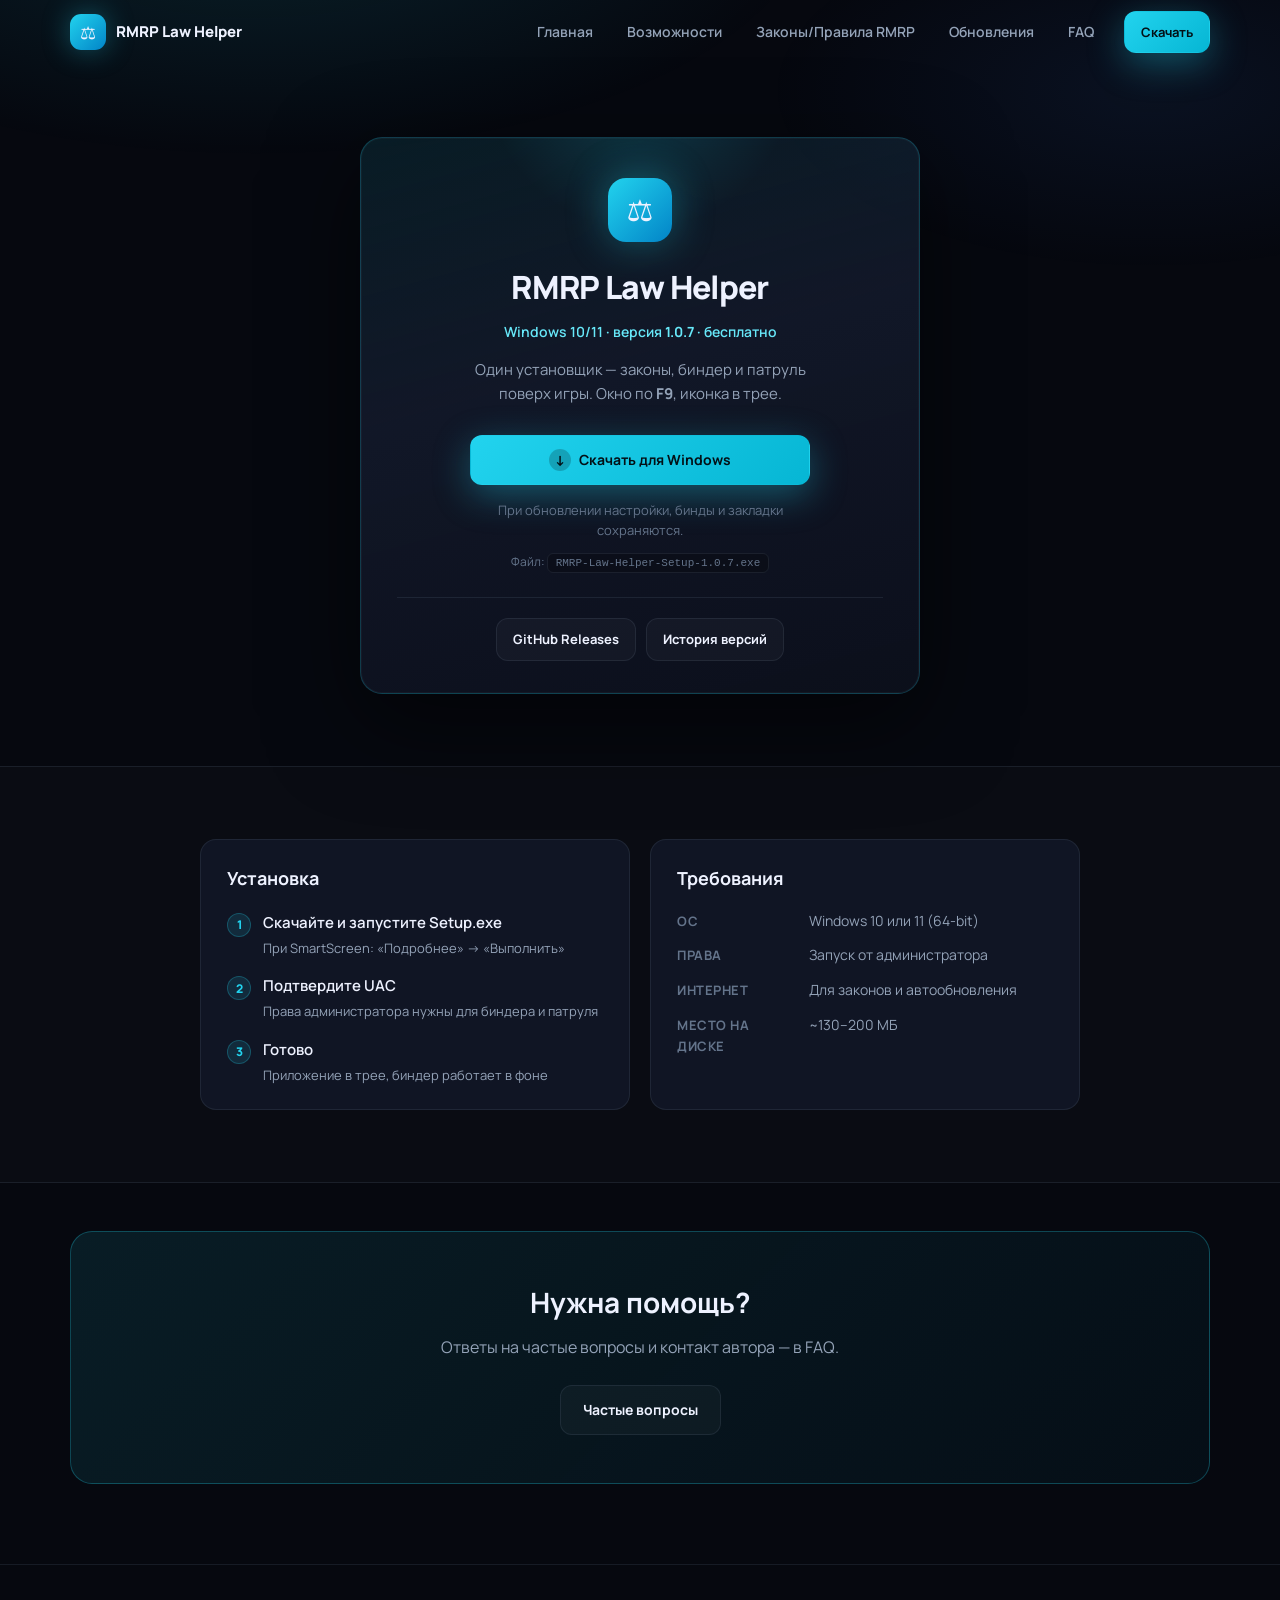
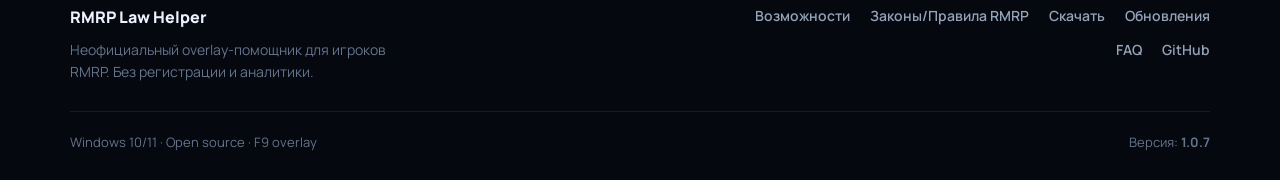
==== commit 41f20e3a: "Add files via upload" ====
--- a/download.html
+++ b/download.html
@@ -116,7 +116,7 @@
     </section>
   </main>
 
-  <script src="config.js?v=5"></script>
+  <script src="config.js?v=6"></script>
   <script src="js/layout.js"></script>
   <script src="js/main.js?v=4"></script>
   <script src="js/animations.js"></script>
--- a/css/style.css
+++ b/css/style.css
@@ -1435,11 +1435,19 @@
   font-size: 13px;
   padding: 8px 14px;
   border-radius: 8px;
-  cursor: default;
+  cursor: pointer;
+  transition: background 0.15s ease, color 0.15s ease;
+}
+.laws-mode-btn:hover:not(.is-active) {
+  background: rgba(34, 211, 238, 0.1);
+  color: var(--accent-soft);
 }
 .laws-mode-btn.is-active {
   background: var(--accent-dim);
   color: var(--accent-soft);
+}
+.laws-mode-btn.is-active:hover {
+  background: rgba(34, 211, 238, 0.22);
 }
 
 .laws-controls {
